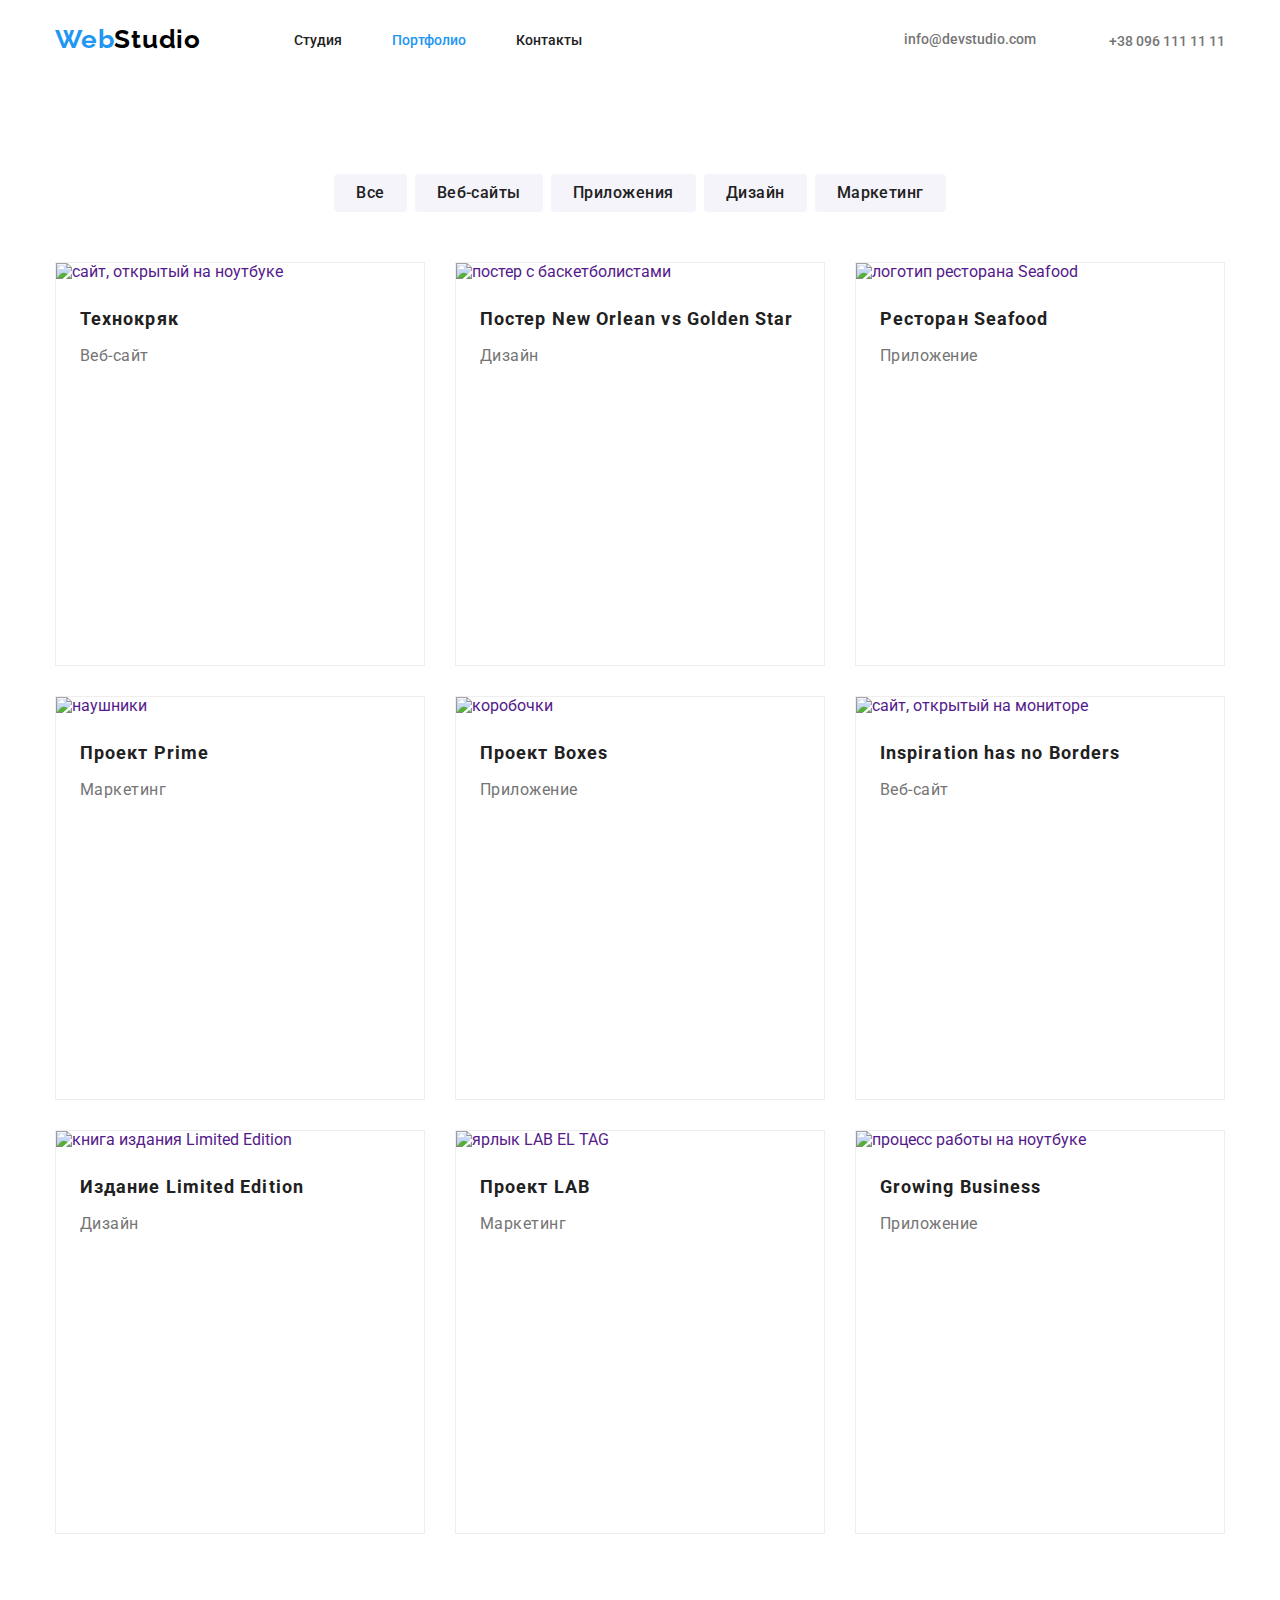
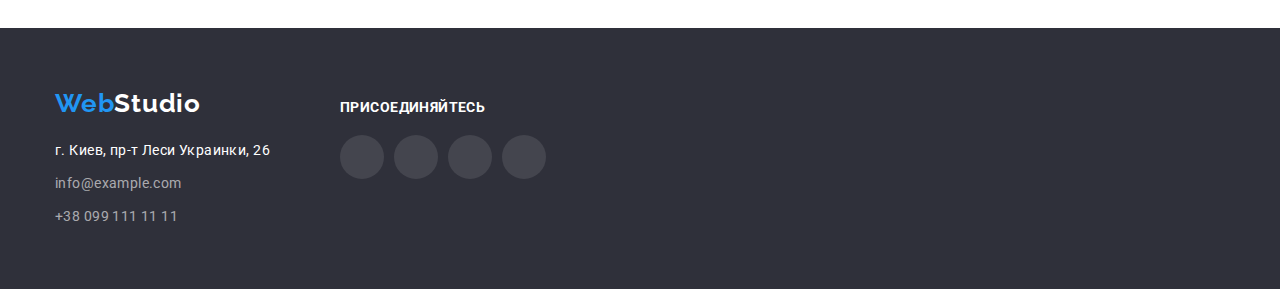
==== portfolio.html @ 8c4822de "Add files via upload" ====
<!DOCTYPE html>
<html lang="ru">
<head>
    <meta charset="UTF-8">
    <meta name="viewport" content="width=device-width, initial-scale=1.0">
    <title>Portfilio</title>
    <link rel="stylesheet" href="https://cdnjs.cloudflare.com/ajax/libs/modern-normalize/1.0.0/modern-normalize.css">
    <link rel="stylesheet" href="./css/styles.css">
    <link href="https://fonts.googleapis.com/css2?family=Raleway:wght@700&family=Roboto:wght@400;500;700&display=swap" rel="stylesheet">
</head>
<body>
    <header>
        <div class="header-container">
            <nav class="nav-container">
                <a class="logo logo-header" href="#"><span class="logo-fisrt-word">Web</span><span class="logo-second-word">Studio</span></a>
        
                <ul class="site-nav-container">
                    <li class="item"><a href="./index.html">Студия</a></li>
                    <li class="item"><a href="./portfolio.html"> <span class="portfolio-page">Портфолио</span> </a></li>
                    <li class="item"><a href="">Контакты</a></li>
                </ul>
            </nav>
            <address class="address">
                <ul class="auth-nav">
                    <li class="item">
                        <a href="mailto:info@devstudio.com">
                        <svg class="connect-us-icon" width="16" height="12">
                            <use href="./images/symbol-defs.svg#icon-envelope"></use>
                        </svg>
                        info@devstudio.com</a>
                    </li>
                    <li class="item">
                        <a href="tel:+380961111111">
                        <svg class="connect-us-icon" width="10" height="16">
                            <use href="./images/symbol-defs.svg#icon-smartphone"></use>
                        </svg>
                        +38 096 111 11 11</a>
                    </li>
                </ul>
            </address>  
        </div>  
    </header>

    <main>
        <section class="projects-section">
            <div class="projects-container">
                <h1 hidden>Наши проекты</h1>
                <ul class="filter-list">
                    <li class="filter-item"> <button type="button"  class="filter-button"> Все</button> </li>
                    <li class="filter-item"> <button type="button"  class="filter-button"> Веб-сайты</button> </li>
                    <li class="filter-item"> <button type="button"  class="filter-button"> Приложения</button> </li>
                    <li class="filter-item"> <button type="button"  class="filter-button"> Дизайн</button> </li>
                    <li class="filter-item"> <button type="button"  class="filter-button"> Маркетинг</button> </li>
                </ul>
                <ul class="projects-list">
                    <li class="projects-item">
                            <div>
                                <a href=""><img class="project-img" src="./images/img-8.jpg" alt="сайт, открытый на ноутбуке" width: 370px; height: 294px;>
                                    <h2 class="project-name">Технокряк</h2>
                                    <p class="project-description">Веб-сайт</p>
                                </a>
                                    <div class="overlay">
                                        <p class="overlay-text">Технокряк это современная площадка распространения коронавируса. Компании используют эту платформу для цифрового шпионажа и атак на защищённые сервера конкурентов.</p>
                                    </div>
                            </div>
                    </li>
                    <li class="projects-item">
                            <a href=""><img class="project-img" src="./images/img-9.jpg" alt="постер с баскетболистами" width: 370px; height: 294px;>
                                <h2 class="project-name">Постер New Orlean vs Golden Star</h2>
                                <p class="project-description">Дизайн</p>
                            </a>
                                <div class="overlay">
                                    <p class="overlay-text">Технокряк это современная площадка распространения коронавируса. Компании используют эту платформу для цифрового шпионажа и атак на защищённые сервера конкурентов.</p>
                                </div>
                    </li>
                    <li class="projects-item">
                            <a href=""><img class="project-img" src="./images/img-10.jpg" alt="логотип ресторана Seafood" width: 370px; height: 294px;>
                                <h2 class="project-name">Ресторан Seafood</h2>
                                <p class="project-description">Приложение</p>
                            </a>
                                <div class="overlay">
                                    <p class="overlay-text">Технокряк это современная площадка распространения коронавируса. Компании используют эту платформу для цифрового шпионажа и атак на защищённые сервера конкурентов.</p>
                                </div>
                    </li>
                    <li class="projects-item">
                            <a href=""><img class="project-img" src="./images/img-11.jpg" alt="наушники" width: 370px; height: 294px;>
                                <h2 class="project-name">Проект Prime</h2>
                                <p class="project-description">Маркетинг</p>
                            </a>
                                <div class="overlay">
                                    <p class="overlay-text">Технокряк это современная площадка распространения коронавируса. Компании используют эту платформу для цифрового шпионажа и атак на защищённые сервера конкурентов.</p>
                                </div>
                    </li>
                    <li class="projects-item">
                            <a href=""><img class="project-img" src="./images/img-12.jpg" alt="коробочки" width: 370px; height: 294px;>
                                <h2 class="project-name">Проект Boxes</h2>
                                <p class="project-description">Приложение</p>
                            </a>
                                <div class="overlay">
                                    <p class="overlay-text">Технокряк это современная площадка распространения коронавируса. Компании используют эту платформу для цифрового шпионажа и атак на защищённые сервера конкурентов.</p>
                                </div>
                    </li>
                    <li class="projects-item">
                            <a href=""><img class="project-img" src="./images/img-13.jpg" alt="сайт, открытый на мониторе" width: 370px; height: 294px;>
                                <h2 class="project-name">Inspiration has no Borders</h2>
                                <p class="project-description">Веб-сайт</p>
                            </a>
                             <div class="overlay">
                                    <p class="overlay-text">Технокряк это современная площадка распространения коронавируса. Компании используют эту платформу для цифрового шпионажа и атак на защищённые сервера конкурентов.</p>
                                </div>
                    </li>
                    <li class="projects-item">
                            <a href=""><img class="project-img" src="./images/img-14.jpg" alt="книга издания Limited Edition" width: 370px; height: 294px;>
                                <h2 class="project-name">Издание Limited Edition</h2>
                                <p class="project-description">Дизайн</p>
                            </a>
                             <div class="overlay">
                                    <p class="overlay-text">Технокряк это современная площадка распространения коронавируса. Компании используют эту платформу для цифрового шпионажа и атак на защищённые сервера конкурентов.</p>
                                </div>
                    </li>
                    <li class="projects-item">
                            <a href=""><img class="project-img" src="./images/img-15.jpg" alt="ярлык LAB EL TAG" width: 370px; height: 294px;>
                                <h2 class="project-name">Проект LAB</h2>
                                <p class="project-description">Маркетинг</p>
                            </a>
                             <div class="overlay">
                                    <p class="overlay-text">Технокряк это современная площадка распространения коронавируса. Компании используют эту платформу для цифрового шпионажа и атак на защищённые сервера конкурентов.</p>
                                </div>
                    </li>
                    <li class="projects-item">
                            <a href=""><img class="project-img" src="./images/img-16.jpg" alt="процесс работы на ноутбуке" width: 370px; height: 294px;>
                                <h2 class="project-name">Growing Business</h2>
                                <p class="project-description">Приложение</p>
                            </a>
                             <div class="overlay">
                                    <p class="overlay-text">Технокряк это современная площадка распространения коронавируса. Компании используют эту платформу для цифрового шпионажа и атак на защищённые сервера конкурентов.</p>
                                </div>
                    </li>
                </ul>
            </div>
        </section>
    </main>
        <footer class="footer">
            <div class="footer-container">
                <div class="footer-container-left">
                    <a class="logo logo-footer" href="#">
                        <span class="logo-fisrt-word">Web</span><span class="logo-second-word-footer">Studio</span>
                    </a>
                <address>
                    <ul>
                        <li class="address-item">
                            <a class="google-maps" href="https://goo.gl/maps/dtEofqqaDgMiZuSH6">г. Киев, пр-т Леси Украинки, 26</a>
                        </li>
                        <li class="address-item">
                            <a href="mailto:info@example.com" class="footer-contacts">info@example.com</a>
                        </li>
                        <li class="address-item">
                            <a href="tel:+380991111111" class="footer-contacts">+38 099 111 11 11</a>
                        </li>
                    </ul>
                </address>
                </div>
                <div class="footer-container-right">
                    <h3 class="footer-connect">присоединяйтесь</h3>
                    <ul class="social-links-list">
                        <li class="social-link-item-footer">
                            <a href="" class="social-link-footer">
                                <svg class="social-link-icon-footer">
                                    <use href="./images/symbol-defs.svg#icon-instagram-footer"></use>
                                </svg>
                            </a>
                        </li>
                        <li class="social-link-item-footer">
                            <a href="" class="social-link-footer">
                                <svg class="social-link-icon-footer">
                                    <use href="./images/symbol-defs.svg#icon-twitter-footer"></use>
                                </svg>
                            </a>
                        </li>
                        <li class="social-link-item-footer">
                            <a href="" class="social-link-footer">
                                <svg class="social-link-icon-footer">
                                    <use href="./images/symbol-defs.svg#icon-facebook-footer"></use>
                                </svg>
                            </a>
                        </li>
                        <li class="social-link-item-footer">
                            <a href="" class="social-link-footer">
                                <svg class="social-link-icon-footer">
                                    <use href="./images/symbol-defs.svg#icon-linkedin-footer"></use>
                                </svg>
                            </a>
                        </li>
                    </ul>
                </div>
            </div>
        </footer>
    
</body>
</html>
---- css/styles.css ----
/* цвет основного текста #212121 */

/* вторичный цвет текста #757575 */

/* белый текст #FFFFFF */

/* цвет акцента #2196F3 */

/* цвет фона основной #FFFFFF */

/* цвет фона вторичный #2F303A */

body {
    font-family: Roboto, sans-serif;
    font-style: normal;
    font-weight: 400px;
    color: #212121;
    background-color: #FFFFFF;
}

:root {
    --primary-text-color: #212121;
    --secondary-text-color: #757575;
    --white-text-color: #FFFFFF;
    --accent-color: #2196F3;
    --primary-background-color: #FFFFFF;
    --secondary-background-color: #2F303A;
    --third-background-color: #F5F4FA;
    --studio-word-color: #000000;
    --icon-static-color: #afb1b8;
}

img {
    display: block;
    max-width: 100%;
}

ul {
    list-style: none;
    margin: 0px;
    padding: 0px;
}

a {
    text-decoration: none;
    font-style: normal;
}

a:hover,
a:focus {
    color: var(--accent-color);
}

.header-container {
    width: 1200px;
    padding-left: 15px;
    padding-right: 15px;
    height: 80px;
    margin: 0 auto;
    display: flex;
    align-items: center;
}

.nav-container {
    display: flex;
    justify-content: center;
    align-items: center;
}

.site-nav-container {
    display: flex;
}

.site-nav-container .item:not(:last-child) {
    margin-right: 50px;
}

.logo {
    font-family: Raleway, sans-serif;
    font-weight: 700;
    font-size: 26px;
    line-height: 1.192;
    letter-spacing: 0.03em;
}
.logo-header {
    margin-right: 93px;
    padding-top: 24px;
    padding-bottom: 25px;
}
.logo-fisrt-word {
    color: var(--accent-color);
}
.logo-second-word {
    color: var(--studio-word-color);
}

.site-nav-container .item a {
    display: block;
    padding-top: 32px;
    padding-bottom: 32px;

    color: var(--primary-text-color);
    font-weight: 500;
    font-size: 14px;
}
.site-nav-container .item:not(:last-child) {
    margin-right: 50px;
}
.site-nav-container .item a:hover,
.site-nav-container .item a:focus {
    color: var(--accent-color);
}

.address {
    font-style: normal;
    font-weight: 500;
}

.studio-page {
    color: var(--accent-color);
}

.portfolio-page {
    color: var(--accent-color);
}

.address {
    margin-left: auto;
}

.auth-nav {
    display: flex;
    align-items: center;
}

.auth-nav .item + .item {
    margin-left: 50px;
}

.auth-nav .item a {
    color: var(--secondary-text-color);
    font-size: 14px;
    line-height: 1.14;
}
.auth-nav .item a:hover,
.auth-nav .item a:focus {
    color: var(--accent-color);
}

.auth-nav > .item {
    display: flex;
    align-items: center;
}

.connect-us-icon {
    margin-right: 10px;
    fill: var(--secondary-text-color);
}
.connect-us-icon:hover,
.connect-us-icon:focus {
    fill: var(--accent-color);
}

.hero-container {
    height: 600px;
    max-width: 1600px;
    margin: 0 auto;
    display: flex;
    flex-direction: column;
    justify-content: center;
    text-align: center;
    background-color: var(--secondary-background-color);
    background-image: linear-gradient(
        rgba(47, 48, 58, 0.4),
        rgba(47, 48, 58, 0.4)),
        url(../images/bg-img.jpg);
}

.hero-title {
    margin-top: 0px;
    margin-bottom: 30px;
    font-weight: 900;
    font-size: 44px;
    line-height: 1.364;
    color: #FFFFFF;
    letter-spacing: 0.06em;
    text-transform: uppercase;
}

.modal-btn {
    display: inline-block;
    margin: 0 auto;
    font-family: Roboto;
    font-weight: 700;
    font-size: 16px;
    line-height: 1.857;
    letter-spacing: 0.06em;
    color: var(--primary-background-color);
    background: var(--accent-color);
    border: none;
    border-radius: 4px;
    padding: 10px 32px;
    box-shadow: 0px 4px 4px rgba(0, 0, 0, 0.15);
}

.icon-container {
    margin-bottom: 30px;
    padding: 25px 100px;
    background: #F5F4FA;
    border-radius: 4px;
}

.icon {
    width: 70px;
    height: 70px;
    display: block;
}

.why-us-list {
    width: 1200px;
    padding-left: 15px;
    padding-right: 15px;
    padding-top: 94px;
    padding-bottom: 94px;
    display: flex;
    flex-wrap: wrap;
    margin: 0 auto;
}

.why-us-item {
    width: 270px;
}

.why-us-item:not(:last-child) {
    margin-right: 30px;
}

.why-us-title {
    margin: 0;
    margin-bottom: 10px;
    font-weight: 700;
    font-size: 14px;
    line-height: 1.143;
    letter-spacing: 0.03em;
    text-transform: uppercase;
    color: var(--primary-text-color);
}

.why-us-description {
    margin: 0;
    font-weight: 400;
    font-size: 14px;
    line-height: 1.714;
    letter-spacing: 0.03em;
    color: var(--secondary-text-color);
}

.section-title {
    margin: 0px;
    margin-bottom: 50px;
    font-weight: 700;
    font-size: 36px;
    line-height: 1.667;
    text-align: center;
    letter-spacing: 0.03em;
    color: var(--primary-text-color);
}

.features-container {
    width: 1200px;
    padding-left: 15px;
    padding-right: 15px;
    padding-bottom: 94px;
    margin: 0 auto;
}

.features-list {
    display: flex;
    flex-wrap: wrap;
}

.features-item {
    position: relative;
    display: block;
}

.features-item:not(:last-child) {
    margin-right: 30px;
}

.features-img {
    display: block;
}

.overlay-studio-page {
    position: absolute;
    bottom: 0;
    left: 0;
    width: 100%;
    height: 70px;
    background: rgba(47, 48, 58, 0.8);
}

.overlay-studio-page-text {
    display: block;
    height: 100%;
    margin: 0;
    padding-top: 27px;
    padding-bottom: 27px;
    font-weight: 700;
    font-size: 14px;
    line-height: 1.429;
    text-align: center;
    letter-spacing: 0.03em;
    text-transform: uppercase;
    color: var(--white-text-color);
}

.team-section {
    background-color: var(--third-background-color);
}

.team-container {
    width: 1200px;
    padding: 94px 15px;
    margin: 0 auto;
}

.team-list {
    margin: 0 auto;
    display: flex;
    flex-wrap: wrap;
    justify-content: center;
}

.team-item {
    padding-bottom: 30px;
    background-color: var(--primary-background-color);
    box-shadow: 0px 1px 3px rgba(0, 0, 0, 0.12), 0px 1px 1px rgba(0, 0, 0, 0.14), 0px 2px 1px rgba(0, 0, 0, 0.2);
    border-radius: 0px 0px 4px 4px;
}
.team-item:not(:last-child) {
    margin-right: 30px;
}

.team-member-photo {
    margin-bottom: 30px;
}

.team-member-name {
    margin: 0px;
    margin-bottom: 10px;
    font-weight: 500;
    font-size: 16px;
    line-height: 1.188;
    text-align: center;
    letter-spacing: 0.03em;
}

.team-member-position {
    margin: 0px;
    margin-bottom: 16px;
    font-size: 16px;
    line-height: 1.188;
    text-align: center;
    letter-spacing: 0.03em;
    color: var(--secondary-text-color);
}

.social-links-list {
    display: flex;
    justify-content: center;
}

.social-link-item {
    display: inline-flex;
    justify-content: center;
    align-items: center;
    width: 44px;
    height: 44px;
    border-radius: 50px;
    background-color: var(--primary-background-color);
}
.social-link-item:hover,
.social-link-item:focus {
    background-color: var(--accent-color);
}

.social-link-item:not(:last-child) {
    margin-right: 10px;
}

.social-link-icon {
    width: 20px;
    height: 20px;
    fill: var(--icon-static-color);
}
.social-link-icon:hover,
.social-link-icon:focus {
    fill: #FFFFFF;
}

.clients-section {
    width: 1200px;
    padding: 94px 15px;
    margin: 0 auto;
}

.client-list {
    display: flex;
    justify-content: center;
}

.client-item {
    width: 170px;
    height: 90px;
    display: flex;
    
}
.client-item:not(:last-child) {
    margin-right: 30px;
}

.client-link {
    width: inherit;
    border: 1px solid var(--icon-static-color);
    border-radius: 4px;
    display: inline-flex;
    justify-content: center;
    align-items: center;
}

.client-link:hover,
.client-link:focus {
    border: 1px solid var(--accent-color);
    fill: var(--accent-color);
}

.client-icon {
    fill: var(--icon-static-color);
}
.client-icon:hover,
.client-icon:focus {
    fill: var(--accent-color);
}

.google-maps {
    color: var(--white-text-color);
}

.footer {
    color: rgba(255, 255, 255, 0.6);;
    background: var(--secondary-background-color);
    font-weight: 400;
    font-size: 14px;
    line-height: 1.714;
    letter-spacing: 0.03em;
}

.footer-container {
    width: 1200px;
    display: flex;
    align-items: baseline;
    padding-top: 60px;
    padding-bottom: 60px;
    padding-left: 15px;
    padding-right: 15px;
    margin: 0 auto;
}

.footer-container-left {
    margin-right: 70px;
}

.address-item:not(:last-child) {
    margin-bottom: 9px;
}

.logo-footer {
    display: block;
    margin: 0;
    margin-bottom: 20px;
}
.logo-second-word-footer {
    color: var(--white-text-color);
}

.footer-contacts {
    color: rgba(255, 255, 255, 0.6);
}

.footer-connect {
    font-weight: 700;
    font-size: 14px;
    line-height: 16px;
    letter-spacing: 1.143;
    text-transform: uppercase;
    color: var(--white-text-color);
    margin: 0;
    margin-bottom: 20px;
}

.social-link-item-footer:not(:last-child) {
    margin-right: 10px;
}

.social-link-footer {
    display: inline-block;
    width: 44px;
    height: 44px;
    background: rgba(255, 255, 255, 0.1);
    border-radius: 50px;
}
.social-link-footer:hover,
.social-link-footer:focus {
    background-color: var(--accent-color);
}

.social-link-icon-footer {
    width: 20px;
    height: 20px;
    padding: 12px;
    
}

.projects-section {
    width: 1200px;
    margin: 0 auto;
    padding-top: 94px;
    padding-bottom: 94px;
}

.filter-list {
    padding: 0px;
    margin-bottom: 50px;
    display: flex;
    justify-content: center;
}

.filter-item:not(:last-child) {
    margin-right: 8px;
}

.filter-button {
    padding: 6px 22px;
    font-weight: 500;
    font-size: 16px;
    line-height: 1.625;
    text-align: center;
    letter-spacing: 0.03em;
    color: var(--primary-text-color);
    background-color: var(--third-background-color);
    border-radius: 4px;
    border: none;
}

.filter-button:hover,
.filter-button:focus {
    color: var(--white-text-color);
    background-color:  var(--accent-color);
    box-shadow: 0px 3px 1px rgba(0, 0, 0, 0.1), 0px 1px 2px rgba(0, 0, 0, 0.08), 0px 2px 2px rgba(0, 0, 0, 0.12);
}

.projects-container {
    width: 1200px;
    padding-left: 15px;
    padding-right: 15px;
    margin: 0 auto;
}

.projects-list {
    display: flex;
    flex-wrap: wrap;
    padding-left: 0;
}

.projects-item {
    position: relative;
    display: block;
    width: 370px;
    height: 404px;
    margin-right: 30px;
    border: 1px solid #EEEEEE;
}
.projects-item:hover,
.projects-item:focus {
    box-shadow: 0px 1px 1px rgba(0, 0, 0, 0.12), 0px 4px 4px rgba(0, 0, 0, 0.06), 1px 4px 6px rgba(0, 0, 0, 0.16);
}
.projects-item:hover .overlay {
    opacity: 1;
}

.projects-item:nth-child(-n+6) {
    margin-bottom: 30px;
}

.project-img {
    margin-bottom: 20px;
}

.projects-item:nth-child(3n) {
    margin-right: 0;
}

.project-name {
    margin: 0px;
    margin-bottom: 4px;
    padding-left: 24px;
    padding-right: 24px;
    font-weight: 700;
    font-size: 18px;
    line-height: 2;
    letter-spacing: 0.06em;
    color: var(--primary-text-color);
}

.project-description {
    margin: 0px;
    padding-left: 24px;
    padding-right: 24px;
    padding-bottom: 20px;
    font-weight: 400;
    font-size: 16px;
    line-height: 1.875;
    letter-spacing: 0.03em;
    color: var(--secondary-text-color);
}

.overlay {
    position: absolute;
    top: 0;
    left: 0;
    display: flex;
    justify-content: center;
    align-items: center;
    width: 100%;
    height: 294px; 
    background: rgba(33, 150, 243, 0.9);
    opacity: 0;
}

.overlay-text {
    padding: 63px 24px;
    font-size: 18px;
    line-height: 1.555;
    letter-spacing: 0.03em;
    color: var(--white-text-color);
    
}
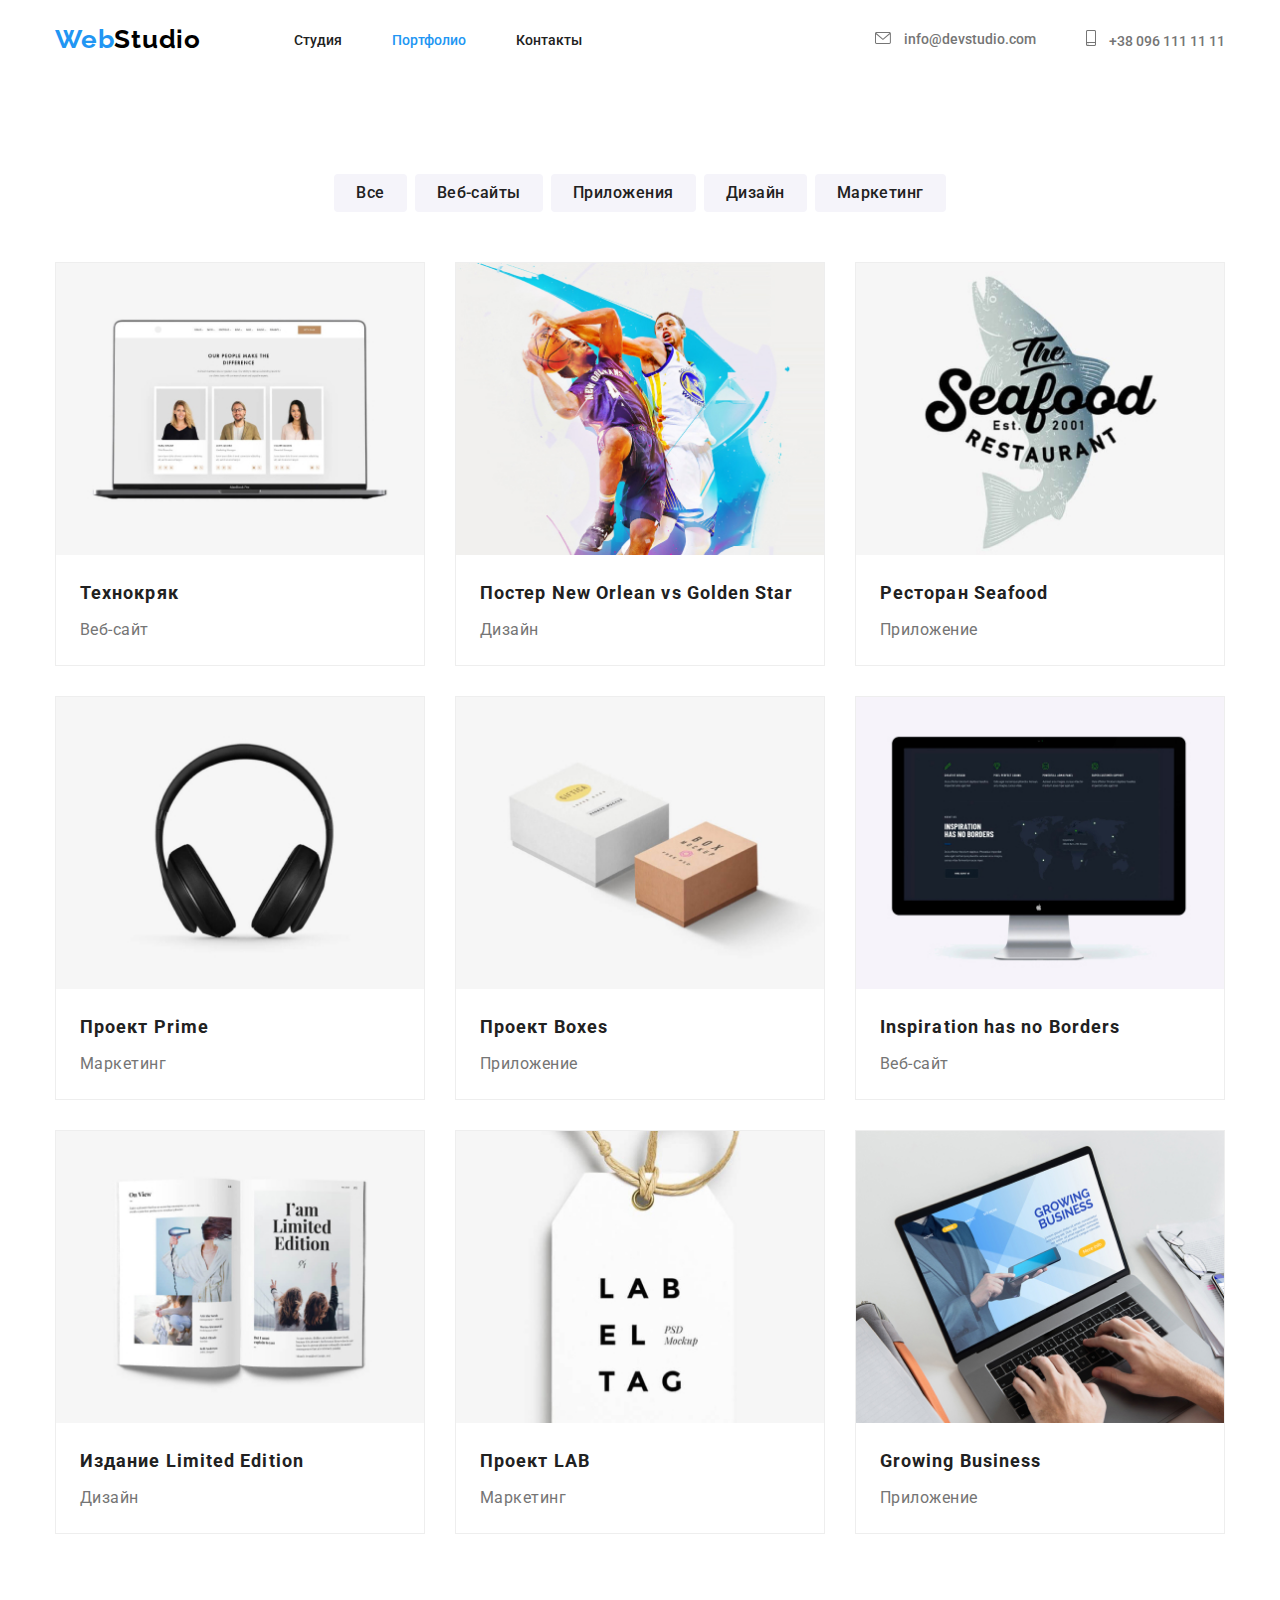
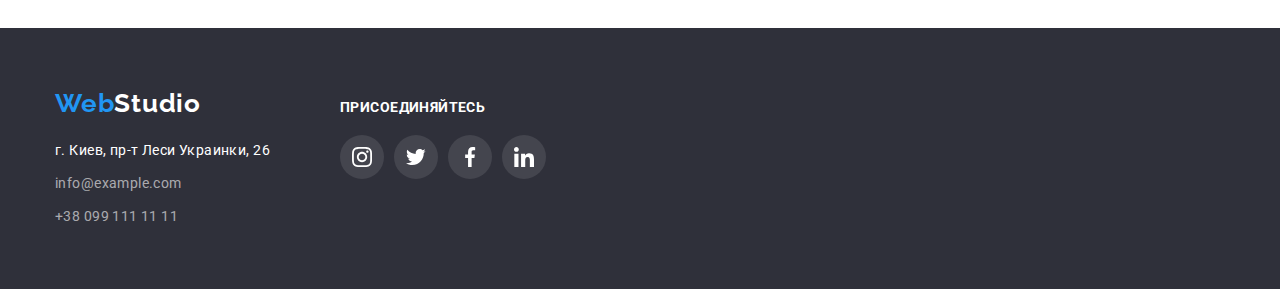
==== commit 68059662: "Add files via upload" ====
--- a/portfolio.html
+++ b/portfolio.html
@@ -140,61 +140,61 @@
             </div>
         </section>
     </main>
-        <footer class="footer">
-            <div class="footer-container">
-                <div class="footer-container-left">
-                    <a class="logo logo-footer" href="#">
-                        <span class="logo-fisrt-word">Web</span><span class="logo-second-word-footer">Studio</span>
-                    </a>
-                <address>
-                    <ul>
-                        <li class="address-item">
-                            <a class="google-maps" href="https://goo.gl/maps/dtEofqqaDgMiZuSH6">г. Киев, пр-т Леси Украинки, 26</a>
-                        </li>
-                        <li class="address-item">
-                            <a href="mailto:info@example.com" class="footer-contacts">info@example.com</a>
-                        </li>
-                        <li class="address-item">
-                            <a href="tel:+380991111111" class="footer-contacts">+38 099 111 11 11</a>
-                        </li>
-                    </ul>
-                </address>
-                </div>
-                <div class="footer-container-right">
-                    <h3 class="footer-connect">присоединяйтесь</h3>
-                    <ul class="social-links-list">
-                        <li class="social-link-item-footer">
-                            <a href="" class="social-link-footer">
-                                <svg class="social-link-icon-footer">
-                                    <use href="./images/symbol-defs.svg#icon-instagram-footer"></use>
-                                </svg>
-                            </a>
-                        </li>
-                        <li class="social-link-item-footer">
-                            <a href="" class="social-link-footer">
-                                <svg class="social-link-icon-footer">
-                                    <use href="./images/symbol-defs.svg#icon-twitter-footer"></use>
-                                </svg>
-                            </a>
-                        </li>
-                        <li class="social-link-item-footer">
-                            <a href="" class="social-link-footer">
-                                <svg class="social-link-icon-footer">
-                                    <use href="./images/symbol-defs.svg#icon-facebook-footer"></use>
-                                </svg>
-                            </a>
-                        </li>
-                        <li class="social-link-item-footer">
-                            <a href="" class="social-link-footer">
-                                <svg class="social-link-icon-footer">
-                                    <use href="./images/symbol-defs.svg#icon-linkedin-footer"></use>
-                                </svg>
-                            </a>
-                        </li>
-                    </ul>
-                </div>
+    <footer class="footer">
+        <div class="footer-container">
+            <div class="footer-container-left">
+                <a class="logo logo-footer" href="#">
+                    <span class="logo-fisrt-word">Web</span><span class="logo-second-word-footer">Studio</span>
+                </a>
+            <address>
+                <ul>
+                    <li class="address-item">
+                        <a class="google-maps" href="https://goo.gl/maps/dtEofqqaDgMiZuSH6">г. Киев, пр-т Леси Украинки, 26</a>
+                    </li>
+                    <li class="address-item">
+                        <a href="mailto:info@example.com" class="footer-contacts">info@example.com</a>
+                    </li>
+                    <li class="address-item">
+                        <a href="tel:+380991111111" class="footer-contacts">+38 099 111 11 11</a>
+                    </li>
+                </ul>
+            </address>
             </div>
-        </footer>
+            <div class="footer-container-right">
+                <h3 class="footer-connect">присоединяйтесь</h3>
+                <ul class="social-links-list">
+                    <li class="social-link-list-item-footer">
+                        <a href="" class="social-link-item-footer">
+                            <svg class="social-link-icon-footer">
+                                <use href="./images/symbol-defs.svg#icon-instagram"></use>
+                            </svg>
+                        </a>
+                    </li>
+                    <li class="social-link-list-item-footer">
+                        <a href="" class="social-link-item-footer">
+                            <svg class="social-link-icon-footer">
+                                <use href="./images/symbol-defs.svg#icon-twitter"></use>
+                            </svg>
+                        </a>
+                    </li>
+                    <li class="social-link-list-item-footer">
+                        <a href="" class="social-link-item-footer">
+                            <svg class="social-link-icon-footer">
+                                <use href="./images/symbol-defs.svg#icon-facebook-1"></use>
+                            </svg>
+                        </a>
+                    </li>
+                    <li class="social-link-list-item-footer">
+                        <a href="" class="social-link-item-footer">
+                            <svg class="social-link-icon-footer">
+                                <use href="./images/symbol-defs.svg#icon-linkedin-1"></use>
+                            </svg>
+                        </a>
+                    </li>
+                </ul>
+            </div>
+        </div>
+    </footer>
     
 </body>
 </html>--- a/css/styles.css
+++ b/css/styles.css
@@ -386,10 +386,6 @@
     background-color: var(--accent-color);
 }
 
-.social-link-item:not(:last-child) {
-    margin-right: 10px;
-}
-
 .social-link-icon {
     width: 20px;
     height: 20px;
@@ -500,27 +496,33 @@
     margin-bottom: 20px;
 }
 
-.social-link-item-footer:not(:last-child) {
-    margin-right: 10px;
-}
-
-.social-link-footer {
-    display: inline-block;
+.social-link-list-item-footer {
+    display: inline-flex;
+    justify-content: center;
+    align-items: center;
     width: 44px;
     height: 44px;
-    background: rgba(255, 255, 255, 0.1);
     border-radius: 50px;
-}
-.social-link-footer:hover,
-.social-link-footer:focus {
+    background-color: rgba(255, 255, 255, 0.1);
+}
+.social-link-list-item-footer:hover,
+.social-link-list-item-footer:focus {
     background-color: var(--accent-color);
+}
+.social-link-list-item-footer:not(:last-child) {
+    margin-right: 10px;
+}
+
+.social-link-item-footer {
+    display: inline-flex;
+    justify-content: center;
+    align-items: center;
 }
 
 .social-link-icon-footer {
     width: 20px;
     height: 20px;
-    padding: 12px;
-    
+    fill: var(--white-text-color);
 }
 
 .projects-section {
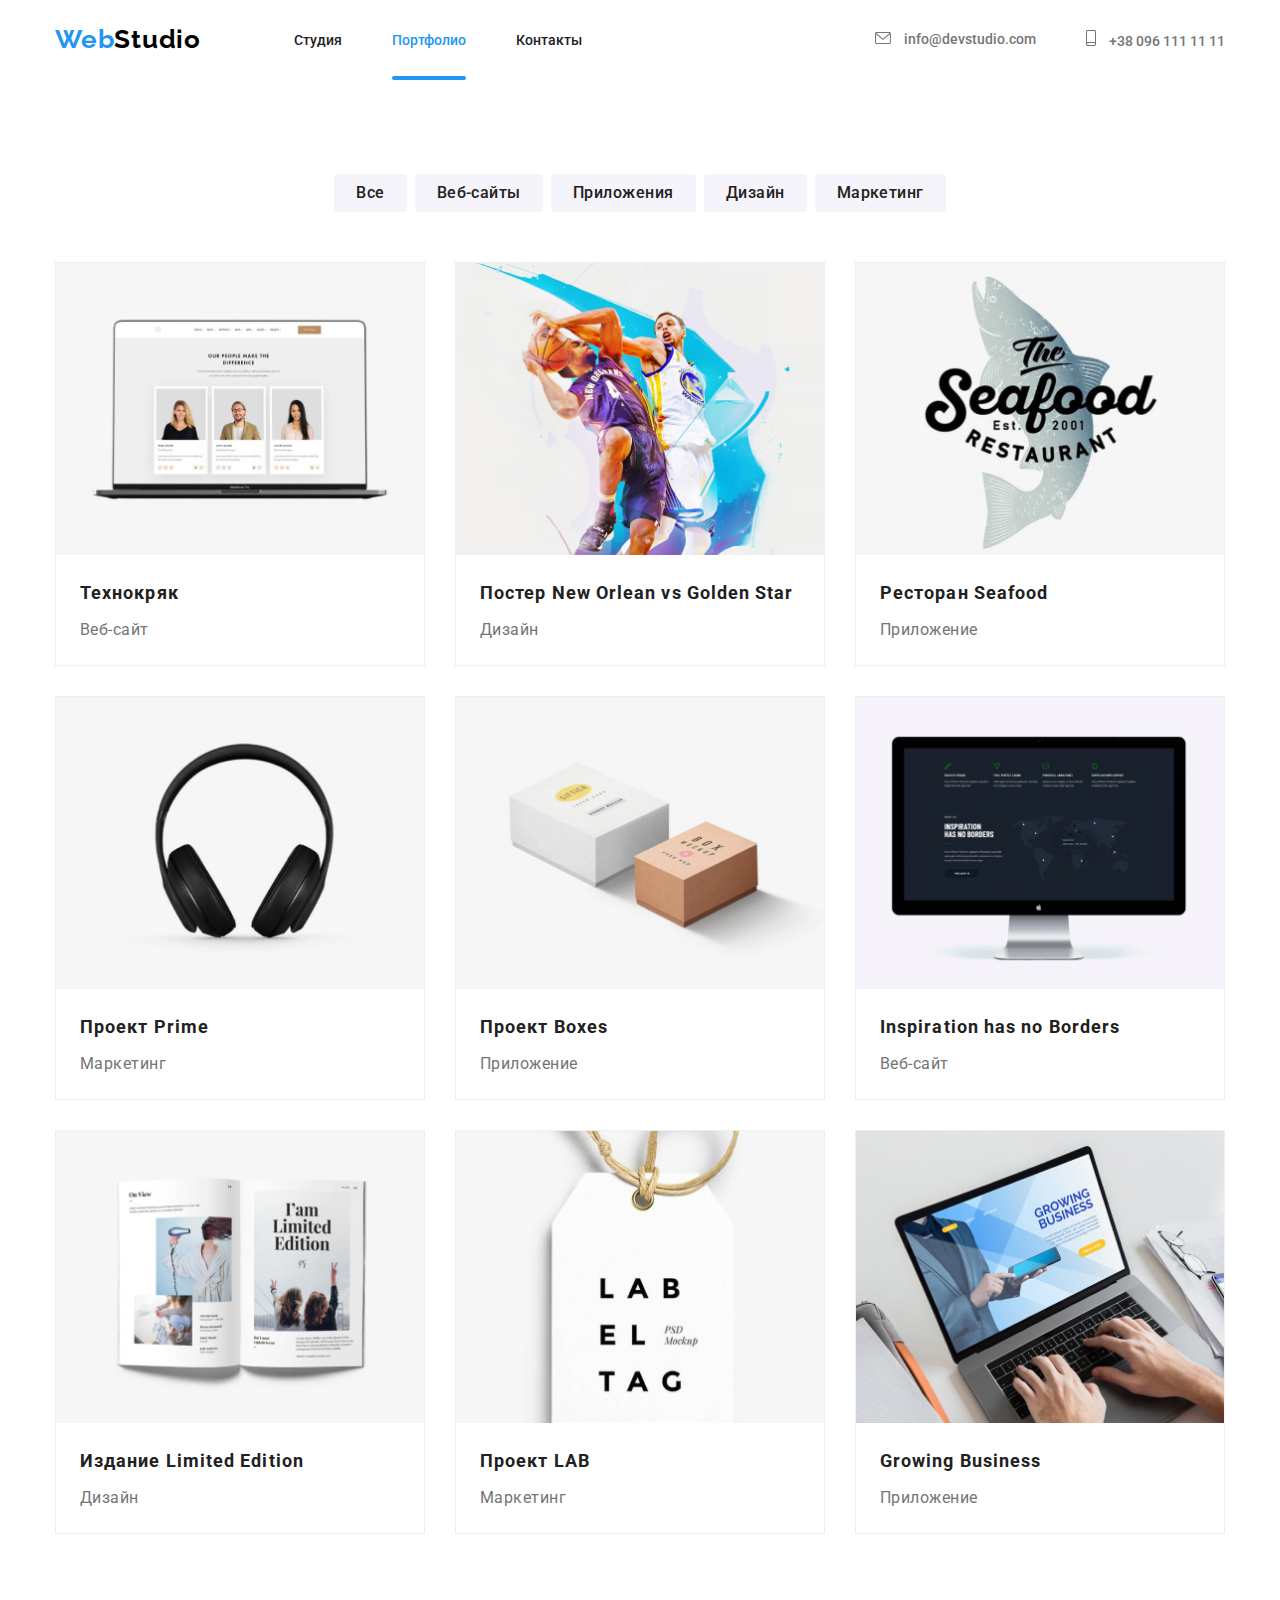
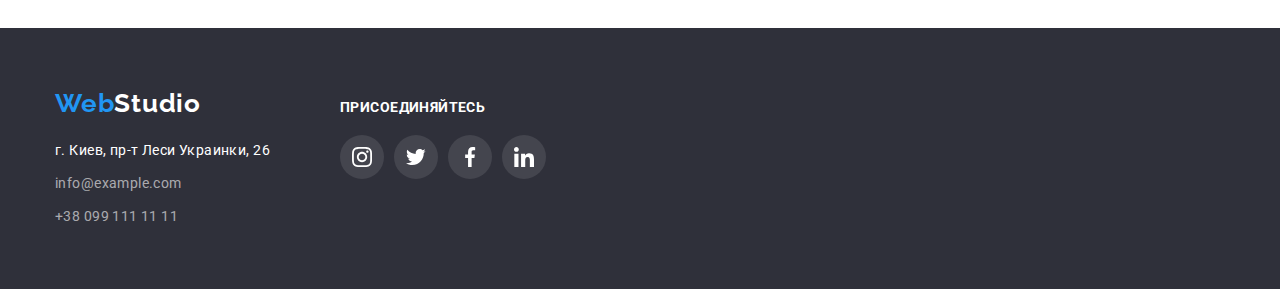
==== commit f4403ede: "Add files via upload" ====
--- a/portfolio.html
+++ b/portfolio.html
@@ -15,9 +15,9 @@
                 <a class="logo logo-header" href="#"><span class="logo-fisrt-word">Web</span><span class="logo-second-word">Studio</span></a>
         
                 <ul class="site-nav-container">
-                    <li class="item"><a href="./index.html">Студия</a></li>
-                    <li class="item"><a href="./portfolio.html"> <span class="portfolio-page">Портфолио</span> </a></li>
-                    <li class="item"><a href="">Контакты</a></li>
+                    <li class="site-nav-item"><a href="./index.html" class="site-nav-link"> Студия</a></li>
+                    <li class="site-nav-item"><a href="./portfolio.html" class="site-nav-link portfolio-link"> <span class="portfolio-page">Портфолио</span> </a></li>
+                    <li class="site-nav-item"><a href=""  class="site-nav-link">Контакты</a></li">
                 </ul>
             </nav>
             <address class="address">
@@ -40,7 +40,7 @@
             </address>  
         </div>  
     </header>
-
+    
     <main>
         <section class="projects-section">
             <div class="projects-container">
@@ -54,87 +54,130 @@
                 </ul>
                 <ul class="projects-list">
                     <li class="projects-item">
-                            <div>
-                                <a href=""><img class="project-img" src="./images/img-8.jpg" alt="сайт, открытый на ноутбуке" width: 370px; height: 294px;>
-                                    <h2 class="project-name">Технокряк</h2>
-                                    <p class="project-description">Веб-сайт</p>
-                                </a>
-                                    <div class="overlay">
-                                        <p class="overlay-text">Технокряк это современная площадка распространения коронавируса. Компании используют эту платформу для цифрового шпионажа и атак на защищённые сервера конкурентов.</p>
-                                    </div>
-                            </div>
-                    </li>
-                    <li class="projects-item">
-                            <a href=""><img class="project-img" src="./images/img-9.jpg" alt="постер с баскетболистами" width: 370px; height: 294px;>
+                        <a href="">
+                            <div class="project-container-upper">
+                                <img class="project-img" src="./images/img-8.jpg" alt="сайт, открытый на ноутбуке" width: 370px; height: 294px;>
+                                <div class="overlay">
+                                    <p class="overlay-text">Технокряк это современная площадка распространения коронавируса. Компании используют эту платформу для цифрового шпионажа и атак на защищённые сервера конкурентов.</p>
+                                </div>
+                            </div>
+                            <div class="project-container-lower">
+                                <h2 class="project-name">Технокряк</h2>
+                                <p class="project-description">Веб-сайт</p>
+                            </div>   
+                        </a>
+                    </li>
+                    <li class="projects-item">
+                        <a href="">
+                            <div class="project-container-upper">
+                                <img class="project-img" src="./images/img-9.jpg" alt="постер с баскетболистами" width: 370px; height: 294px;>
+                                <div class="overlay">
+                                    <p class="overlay-text">Технокряк это современная площадка распространения коронавируса. Компании используют эту платформу для цифрового шпионажа и атак на защищённые сервера конкурентов.</p>
+                                </div>
+                            </div>
+                            <div class="project-container-lower">
                                 <h2 class="project-name">Постер New Orlean vs Golden Star</h2>
                                 <p class="project-description">Дизайн</p>
-                            </a>
-                                <div class="overlay">
-                                    <p class="overlay-text">Технокряк это современная площадка распространения коронавируса. Компании используют эту платформу для цифрового шпионажа и атак на защищённые сервера конкурентов.</p>
-                                </div>
-                    </li>
-                    <li class="projects-item">
-                            <a href=""><img class="project-img" src="./images/img-10.jpg" alt="логотип ресторана Seafood" width: 370px; height: 294px;>
+                            </div>
+                        </a>
+                    </li>
+                    <li class="projects-item">
+                        <a href="">
+                            <div class="project-container-upper">
+                                <img class="project-img" src="./images/img-10.jpg" alt="логотип ресторана Seafood" width: 370px; height: 294px;>
+                                <div class="overlay">
+                                    <p class="overlay-text">Технокряк это современная площадка распространения коронавируса. Компании используют эту платформу для цифрового шпионажа и атак на защищённые сервера конкурентов.</p>
+                                </div>
+                            </div>
+                            <div class="project-container-lower">
                                 <h2 class="project-name">Ресторан Seafood</h2>
                                 <p class="project-description">Приложение</p>
-                            </a>
-                                <div class="overlay">
-                                    <p class="overlay-text">Технокряк это современная площадка распространения коронавируса. Компании используют эту платформу для цифрового шпионажа и атак на защищённые сервера конкурентов.</p>
-                                </div>
-                    </li>
-                    <li class="projects-item">
-                            <a href=""><img class="project-img" src="./images/img-11.jpg" alt="наушники" width: 370px; height: 294px;>
+                            </div>
+                        </a>
+                    </li>
+                    <li class="projects-item">
+                        <a href="">
+                            <div class="project-container-upper">
+                                <img class="project-img" src="./images/img-11.jpg" alt="наушники" width: 370px; height: 294px;>
+                                <div class="overlay">
+                                    <p class="overlay-text">Технокряк это современная площадка распространения коронавируса. Компании используют эту платформу для цифрового шпионажа и атак на защищённые сервера конкурентов.</p>
+                                </div>
+                            </div>
+                            <div class="project-container-lower">
                                 <h2 class="project-name">Проект Prime</h2>
                                 <p class="project-description">Маркетинг</p>
-                            </a>
-                                <div class="overlay">
-                                    <p class="overlay-text">Технокряк это современная площадка распространения коронавируса. Компании используют эту платформу для цифрового шпионажа и атак на защищённые сервера конкурентов.</p>
-                                </div>
-                    </li>
-                    <li class="projects-item">
-                            <a href=""><img class="project-img" src="./images/img-12.jpg" alt="коробочки" width: 370px; height: 294px;>
+                            </div>
+                        </a>
+                    </li>
+                    <li class="projects-item">
+                        <a href="">
+                            <div class="project-container-upper">
+                                <img class="project-img" src="./images/img-12.jpg" alt="коробочки" width: 370px; height: 294px;>
+                                <div class="overlay">
+                                <p class="overlay-text">Технокряк это современная площадка распространения коронавируса. Компании используют эту платформу для цифрового шпионажа и атак на защищённые сервера конкурентов.</p>
+                                </div>
+                            </div>
+                            <div class="project-container-lower">
                                 <h2 class="project-name">Проект Boxes</h2>
                                 <p class="project-description">Приложение</p>
-                            </a>
-                                <div class="overlay">
-                                    <p class="overlay-text">Технокряк это современная площадка распространения коронавируса. Компании используют эту платформу для цифрового шпионажа и атак на защищённые сервера конкурентов.</p>
-                                </div>
-                    </li>
-                    <li class="projects-item">
-                            <a href=""><img class="project-img" src="./images/img-13.jpg" alt="сайт, открытый на мониторе" width: 370px; height: 294px;>
+                            </div>
+                        </a>                                
+                    </li>
+                    <li class="projects-item">
+                        <a href="">
+                            <div class="project-container-upper">
+                                <img class="project-img" src="./images/img-13.jpg" alt="сайт, открытый на мониторе" width: 370px; height: 294px;>
+                                <div class="overlay">
+                                <p class="overlay-text">Технокряк это современная площадка распространения коронавируса. Компании используют эту платформу для цифрового шпионажа и атак на защищённые сервера конкурентов.</p>
+                                </div>
+                            </div>
+                            <div class="project-container-lower">
                                 <h2 class="project-name">Inspiration has no Borders</h2>
                                 <p class="project-description">Веб-сайт</p>
-                            </a>
-                             <div class="overlay">
-                                    <p class="overlay-text">Технокряк это современная площадка распространения коронавируса. Компании используют эту платформу для цифрового шпионажа и атак на защищённые сервера конкурентов.</p>
-                                </div>
-                    </li>
-                    <li class="projects-item">
-                            <a href=""><img class="project-img" src="./images/img-14.jpg" alt="книга издания Limited Edition" width: 370px; height: 294px;>
+                            </div>
+                        </a>                                
+                    </li>
+                    <li class="projects-item">
+                        <a href="">
+                            <div class="project-container-upper">
+                                <img class="project-img" src="./images/img-14.jpg" alt="книга издания Limited Edition" width: 370px; height: 294px;>
+                                <div class="overlay">
+                                <p class="overlay-text">Технокряк это современная площадка распространения коронавируса. Компании используют эту платформу для цифрового шпионажа и атак на защищённые сервера конкурентов.</p>
+                                </div>
+                            </div>
+                            <div class="project-container-lower">
                                 <h2 class="project-name">Издание Limited Edition</h2>
                                 <p class="project-description">Дизайн</p>
-                            </a>
-                             <div class="overlay">
-                                    <p class="overlay-text">Технокряк это современная площадка распространения коронавируса. Компании используют эту платформу для цифрового шпионажа и атак на защищённые сервера конкурентов.</p>
-                                </div>
-                    </li>
-                    <li class="projects-item">
-                            <a href=""><img class="project-img" src="./images/img-15.jpg" alt="ярлык LAB EL TAG" width: 370px; height: 294px;>
+                            </div>
+                        </a>                                
+                    </li>
+                    <li class="projects-item">
+                        <a href="">
+                            <div class="project-container-upper">
+                                <img class="project-img" src="./images/img-15.jpg" alt="ярлык LAB EL TAG" width: 370px; height: 294px;>
+                                <div class="overlay">
+                                <p class="overlay-text">Технокряк это современная площадка распространения коронавируса. Компании используют эту платформу для цифрового шпионажа и атак на защищённые сервера конкурентов.</p>
+                                </div>
+                            </div>
+                            <div class="project-container-lower">
                                 <h2 class="project-name">Проект LAB</h2>
                                 <p class="project-description">Маркетинг</p>
-                            </a>
-                             <div class="overlay">
-                                    <p class="overlay-text">Технокряк это современная площадка распространения коронавируса. Компании используют эту платформу для цифрового шпионажа и атак на защищённые сервера конкурентов.</p>
-                                </div>
-                    </li>
-                    <li class="projects-item">
-                            <a href=""><img class="project-img" src="./images/img-16.jpg" alt="процесс работы на ноутбуке" width: 370px; height: 294px;>
+                            </div>
+                        </a>                                
+                    </li>
+                    <li class="projects-item">
+                        <a href="">
+                            <div class="project-container-upper">
+                                <img class="project-img" src="./images/img-16.jpg" alt="процесс работы на ноутбуке" width: 370px; height: 294px;>
+                                <div class="overlay">
+                                <p class="overlay-text">Технокряк это современная площадка распространения коронавируса. Компании используют эту платформу для цифрового шпионажа и атак на защищённые сервера конкурентов.</p>
+                            </div>
+                            </div>
+                            <div class="project-container-lower">
                                 <h2 class="project-name">Growing Business</h2>
                                 <p class="project-description">Приложение</p>
-                            </a>
-                             <div class="overlay">
-                                    <p class="overlay-text">Технокряк это современная площадка распространения коронавируса. Компании используют эту платформу для цифрового шпионажа и атак на защищённые сервера конкурентов.</p>
-                                </div>
+                            </div>
+                        </a>                                
                     </li>
                 </ul>
             </div>
--- a/css/styles.css
+++ b/css/styles.css
@@ -65,14 +65,7 @@
     display: flex;
     justify-content: center;
     align-items: center;
-}
-
-.site-nav-container {
-    display: flex;
-}
-
-.site-nav-container .item:not(:last-child) {
-    margin-right: 50px;
+    height: 100%;
 }
 
 .logo {
@@ -94,20 +87,44 @@
     color: var(--studio-word-color);
 }
 
-.site-nav-container .item a {
+.site-nav-container {
+    display: flex;
+    height: 100%;
+}
+
+.site-nav-container .item:not(:last-child) {
+    margin-right: 50px;
+}
+
+.site-nav-item:not(:last-child) {
+    margin-right: 50px;
+}
+.studio-link::after,
+.portfolio-link::after {
+    content: " ";
+    display: block;
+    margin-top: 28px;
+    width: 100%;
+    height: 4px;
+    background: #2196F3;
+    border-radius: 2px;
+}
+
+.studio-link,
+.portfolio-link {
+    padding-bottom: 0px;
+}
+
+.site-nav-link {
     display: block;
     padding-top: 32px;
     padding-bottom: 32px;
-
     color: var(--primary-text-color);
     font-weight: 500;
     font-size: 14px;
 }
-.site-nav-container .item:not(:last-child) {
-    margin-right: 50px;
-}
-.site-nav-container .item a:hover,
-.site-nav-container .item a:focus {
+.site-nav-link:hover,
+.site-nav-link:focus {
     color: var(--accent-color);
 }
 
@@ -203,6 +220,34 @@
     box-shadow: 0px 4px 4px rgba(0, 0, 0, 0.15);
 }
 
+.backdrop {
+    position: fixed;
+    top: 0;
+    left: 0;
+    width: 100%;
+    height: 100%;
+    background-color: rgba(0, 0, 0, 0.2);
+}
+
+.backdrop.is-hidden {
+    opacity: 0;
+    pointer-events: none;
+}
+
+.modal {
+    position: absolute;
+    top: 50%;
+    left: 50%;
+    transform: translate(-50%, -50%);
+
+    min-width: 528px;
+    min-height: 580px;
+    padding: 15px;
+    background-color: var(--primary-background-color);
+    box-shadow: 0px 1px 3px rgba(0, 0, 0, 0.12), 0px 1px 1px rgba(0, 0, 0, 0.14), 0px 2px 1px rgba(0, 0, 0, 0.2);
+    border-radius: 4px;
+}
+
 .icon-container {
     margin-bottom: 30px;
     padding: 25px 100px;
@@ -577,7 +622,6 @@
 }
 
 .projects-item {
-    position: relative;
     display: block;
     width: 370px;
     height: 404px;
@@ -596,10 +640,6 @@
     margin-bottom: 30px;
 }
 
-.project-img {
-    margin-bottom: 20px;
-}
-
 .projects-item:nth-child(3n) {
     margin-right: 0;
 }
@@ -607,8 +647,6 @@
 .project-name {
     margin: 0px;
     margin-bottom: 4px;
-    padding-left: 24px;
-    padding-right: 24px;
     font-weight: 700;
     font-size: 18px;
     line-height: 2;
@@ -618,14 +656,20 @@
 
 .project-description {
     margin: 0px;
-    padding-left: 24px;
-    padding-right: 24px;
-    padding-bottom: 20px;
     font-weight: 400;
     font-size: 16px;
     line-height: 1.875;
     letter-spacing: 0.03em;
     color: var(--secondary-text-color);
+}
+
+.project-container-lower {
+    padding: 20px 24px;
+}
+
+.project-container-upper {
+    position: relative;
+    overflow: hidden;
 }
 
 .overlay {
@@ -639,6 +683,12 @@
     height: 294px; 
     background: rgba(33, 150, 243, 0.9);
     opacity: 0;
+
+    transform: translateY(+100%);
+    transition: transform 250ms linear;
+}
+.projects-item:hover .overlay {
+    transform: translateY(0);
 }
 
 .overlay-text {
@@ -646,6 +696,5 @@
     font-size: 18px;
     line-height: 1.555;
     letter-spacing: 0.03em;
-    color: var(--white-text-color);
-    
+    color: var(--white-text-color); 
 }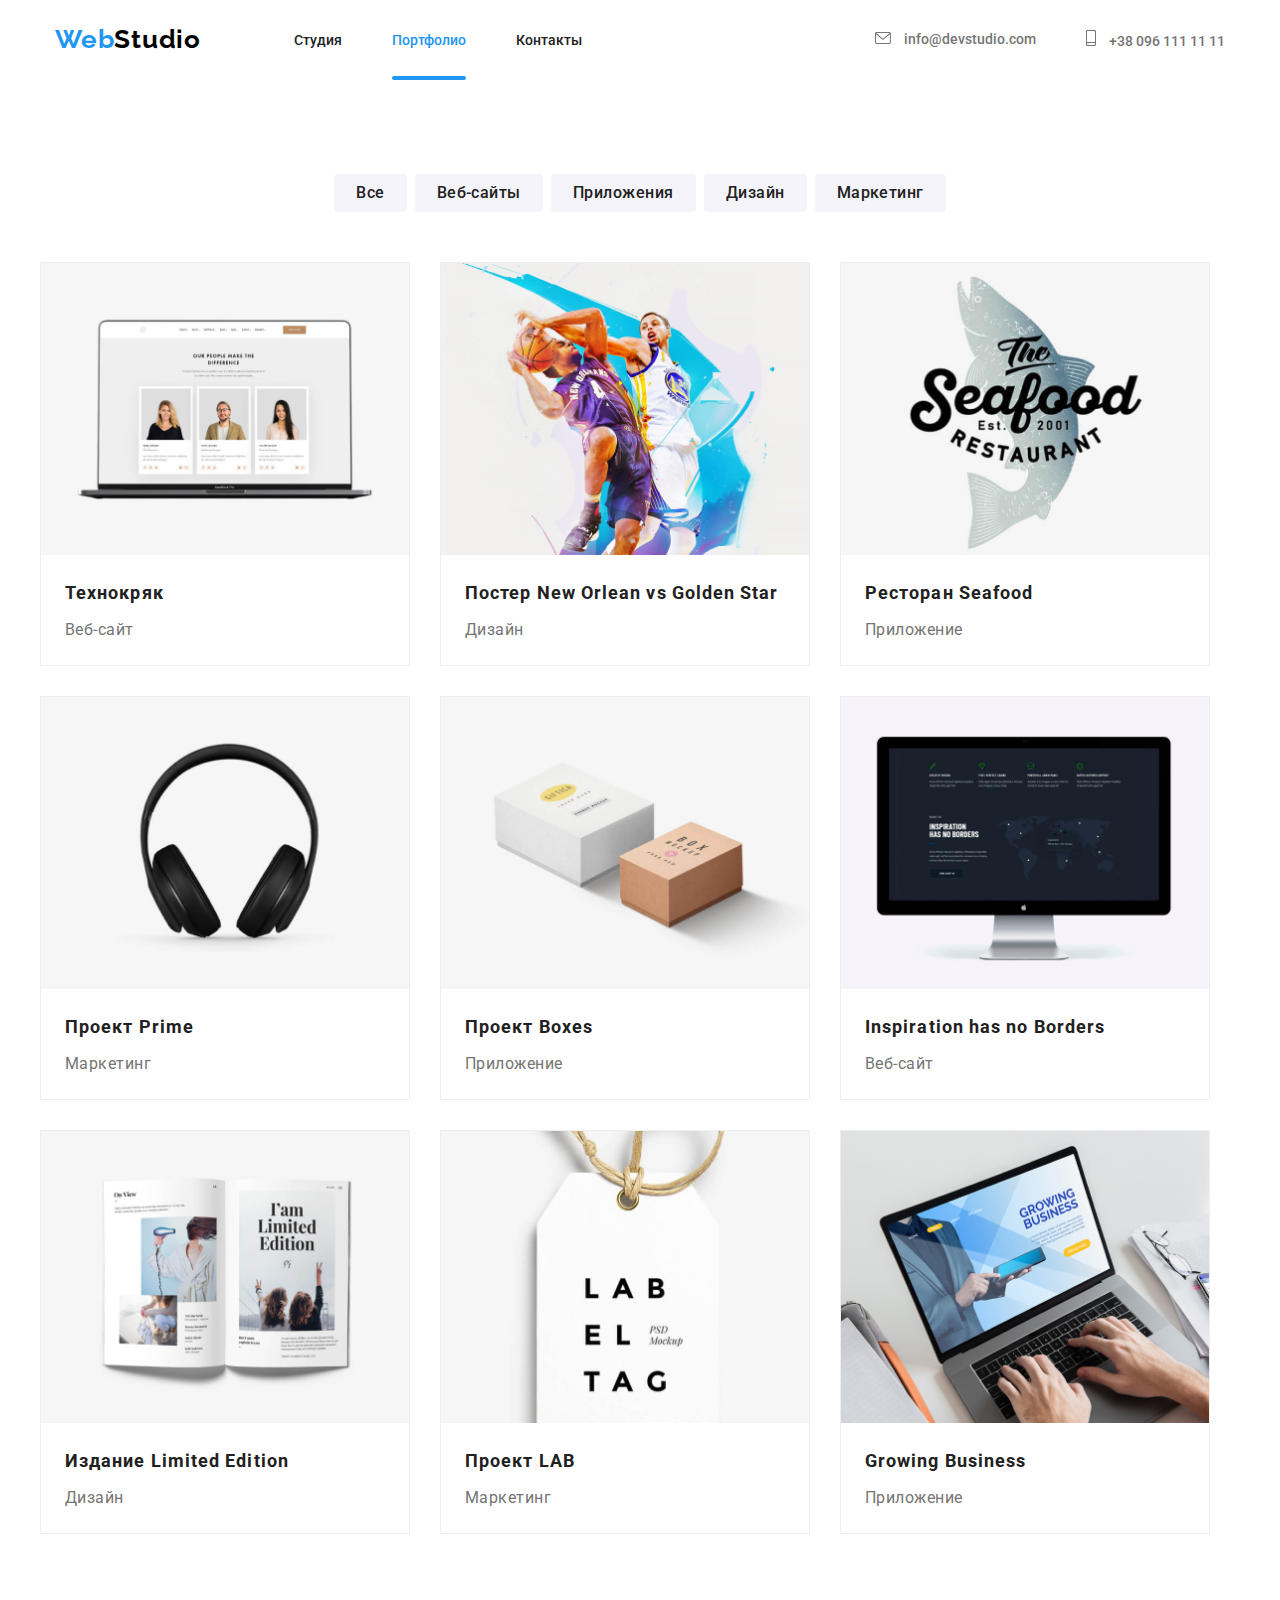
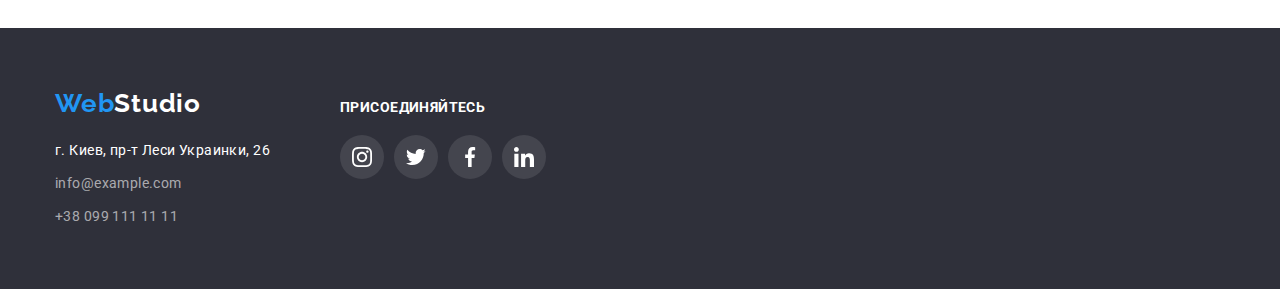
==== commit da547b14: "Add files via upload" ====
--- a/portfolio.html
+++ b/portfolio.html
@@ -10,40 +10,42 @@
 </head>
 <body>
     <header>
-        <div class="header-container">
-            <nav class="nav-container">
-                <a class="logo logo-header" href="#"><span class="logo-fisrt-word">Web</span><span class="logo-second-word">Studio</span></a>
-        
-                <ul class="site-nav-container">
-                    <li class="site-nav-item"><a href="./index.html" class="site-nav-link"> Студия</a></li>
-                    <li class="site-nav-item"><a href="./portfolio.html" class="site-nav-link portfolio-link"> <span class="portfolio-page">Портфолио</span> </a></li>
-                    <li class="site-nav-item"><a href=""  class="site-nav-link">Контакты</a></li">
-                </ul>
-            </nav>
-            <address class="address">
-                <ul class="auth-nav">
-                    <li class="item">
-                        <a href="mailto:info@devstudio.com">
-                        <svg class="connect-us-icon" width="16" height="12">
-                            <use href="./images/symbol-defs.svg#icon-envelope"></use>
-                        </svg>
-                        info@devstudio.com</a>
-                    </li>
-                    <li class="item">
-                        <a href="tel:+380961111111">
-                        <svg class="connect-us-icon" width="10" height="16">
-                            <use href="./images/symbol-defs.svg#icon-smartphone"></use>
-                        </svg>
-                        +38 096 111 11 11</a>
-                    </li>
-                </ul>
-            </address>  
-        </div>  
+        <div class="container">
+            <div class="header-container">
+                <nav class="nav-container">
+                    <a class="logo logo-header" href="#"><span class="logo-fisrt-word">Web</span><span class="logo-second-word">Studio</span></a>
+            
+                    <ul class="site-nav-container">
+                        <li class="site-nav-item"><a href="./index.html" class="site-nav-link"> Студия</a></li>
+                        <li class="site-nav-item"><a href="./portfolio.html" class="site-nav-link portfolio-link"> <span class="portfolio-page">Портфолио</span> </a></li>
+                        <li class="site-nav-item"><a href=""  class="site-nav-link">Контакты</a></li">
+                    </ul>
+                </nav>
+                <address class="address">
+                    <ul class="auth-nav">
+                        <li class="item">
+                            <a href="mailto:info@devstudio.com">
+                            <svg class="connect-us-icon" width="16" height="12">
+                                <use href="./images/symbol-defs.svg#icon-envelope"></use>
+                            </svg>
+                            info@devstudio.com</a>
+                        </li>
+                        <li class="item">
+                            <a href="tel:+380961111111">
+                            <svg class="connect-us-icon" width="10" height="16">
+                                <use href="./images/symbol-defs.svg#icon-smartphone"></use>
+                            </svg>
+                            +38 096 111 11 11</a>
+                        </li>
+                    </ul>
+                </address>  
+            </div>  
+        </div>
     </header>
     
     <main>
         <section class="projects-section">
-            <div class="projects-container">
+            <div class="container">
                 <h1 hidden>Наши проекты</h1>
                 <ul class="filter-list">
                     <li class="filter-item"> <button type="button"  class="filter-button"> Все</button> </li>
@@ -184,57 +186,59 @@
         </section>
     </main>
     <footer class="footer">
-        <div class="footer-container">
-            <div class="footer-container-left">
-                <a class="logo logo-footer" href="#">
-                    <span class="logo-fisrt-word">Web</span><span class="logo-second-word-footer">Studio</span>
-                </a>
-            <address>
-                <ul>
-                    <li class="address-item">
-                        <a class="google-maps" href="https://goo.gl/maps/dtEofqqaDgMiZuSH6">г. Киев, пр-т Леси Украинки, 26</a>
-                    </li>
-                    <li class="address-item">
-                        <a href="mailto:info@example.com" class="footer-contacts">info@example.com</a>
-                    </li>
-                    <li class="address-item">
-                        <a href="tel:+380991111111" class="footer-contacts">+38 099 111 11 11</a>
-                    </li>
-                </ul>
-            </address>
-            </div>
-            <div class="footer-container-right">
-                <h3 class="footer-connect">присоединяйтесь</h3>
-                <ul class="social-links-list">
-                    <li class="social-link-list-item-footer">
-                        <a href="" class="social-link-item-footer">
-                            <svg class="social-link-icon-footer">
-                                <use href="./images/symbol-defs.svg#icon-instagram"></use>
-                            </svg>
-                        </a>
-                    </li>
-                    <li class="social-link-list-item-footer">
-                        <a href="" class="social-link-item-footer">
-                            <svg class="social-link-icon-footer">
-                                <use href="./images/symbol-defs.svg#icon-twitter"></use>
-                            </svg>
-                        </a>
-                    </li>
-                    <li class="social-link-list-item-footer">
-                        <a href="" class="social-link-item-footer">
-                            <svg class="social-link-icon-footer">
-                                <use href="./images/symbol-defs.svg#icon-facebook-1"></use>
-                            </svg>
-                        </a>
-                    </li>
-                    <li class="social-link-list-item-footer">
-                        <a href="" class="social-link-item-footer">
-                            <svg class="social-link-icon-footer">
-                                <use href="./images/symbol-defs.svg#icon-linkedin-1"></use>
-                            </svg>
-                        </a>
-                    </li>
-                </ul>
+        <div class="container">
+            <div class="footer-container">
+                <div class="footer-container-left">
+                    <a class="logo logo-footer" href="#">
+                        <span class="logo-fisrt-word">Web</span><span class="logo-second-word-footer">Studio</span>
+                    </a>
+                <address>
+                    <ul>
+                        <li class="address-item">
+                            <a class="google-maps" href="https://goo.gl/maps/dtEofqqaDgMiZuSH6">г. Киев, пр-т Леси Украинки, 26</a>
+                        </li>
+                        <li class="address-item">
+                            <a href="mailto:info@example.com" class="footer-contacts">info@example.com</a>
+                        </li>
+                        <li class="address-item">
+                            <a href="tel:+380991111111" class="footer-contacts">+38 099 111 11 11</a>
+                        </li>
+                    </ul>
+                </address>
+                </div>
+                <div class="footer-container-right">
+                    <h3 class="footer-connect">присоединяйтесь</h3>
+                    <ul class="social-links-list">
+                        <li class="social-link-list-item-footer">
+                            <a href="" class="social-link-item-footer">
+                                <svg class="social-link-icon-footer">
+                                    <use href="./images/symbol-defs.svg#icon-instagram"></use>
+                                </svg>
+                            </a>
+                        </li>
+                        <li class="social-link-list-item-footer">
+                            <a href="" class="social-link-item-footer">
+                                <svg class="social-link-icon-footer">
+                                    <use href="./images/symbol-defs.svg#icon-twitter"></use>
+                                </svg>
+                            </a>
+                        </li>
+                        <li class="social-link-list-item-footer">
+                            <a href="" class="social-link-item-footer">
+                                <svg class="social-link-icon-footer">
+                                    <use href="./images/symbol-defs.svg#icon-facebook-1"></use>
+                                </svg>
+                            </a>
+                        </li>
+                        <li class="social-link-list-item-footer">
+                            <a href="" class="social-link-item-footer">
+                                <svg class="social-link-icon-footer">
+                                    <use href="./images/symbol-defs.svg#icon-linkedin-1"></use>
+                                </svg>
+                            </a>
+                        </li>
+                    </ul>
+                </div>
             </div>
         </div>
     </footer>
--- a/css/styles.css
+++ b/css/styles.css
@@ -217,6 +217,9 @@
     border: none;
     border-radius: 4px;
     padding: 10px 32px;
+}
+.modal-btn:hover,
+.modal-btn:focus {
     box-shadow: 0px 4px 4px rgba(0, 0, 0, 0.15);
 }
 
@@ -227,18 +230,27 @@
     width: 100%;
     height: 100%;
     background-color: rgba(0, 0, 0, 0.2);
+
+    opacity: 1;
+    transition: opacity 250ms linear;
 }
 
 .backdrop.is-hidden {
     opacity: 0;
     pointer-events: none;
+}
+
+.backdrop.is-hidden .modal {
+    transform: translate(-50%, -50%) scale(0.8);
+    transition: transform 250ms linear;
 }
 
 .modal {
     position: absolute;
     top: 50%;
     left: 50%;
-    transform: translate(-50%, -50%);
+    transform: translate(-50%, -50%) scale(1);
+    transition: transform 250ms linear;
 
     min-width: 528px;
     min-height: 580px;
@@ -430,15 +442,15 @@
 .social-link-item:focus {
     background-color: var(--accent-color);
 }
+.social-link-item:hover,
+.social-link-item:focus .social-link-icon {
+    fill: var(--white-text-color);
+}
 
 .social-link-icon {
     width: 20px;
     height: 20px;
     fill: var(--icon-static-color);
-}
-.social-link-icon:hover,
-.social-link-icon:focus {
-    fill: #FFFFFF;
 }
 
 .clients-section {
@@ -474,6 +486,10 @@
 .client-link:hover,
 .client-link:focus {
     border: 1px solid var(--accent-color);
+    fill: var(--accent-color);
+}
+.client-link:hover,
+.client-link:focus .client-icon {
     fill: var(--accent-color);
 }
 
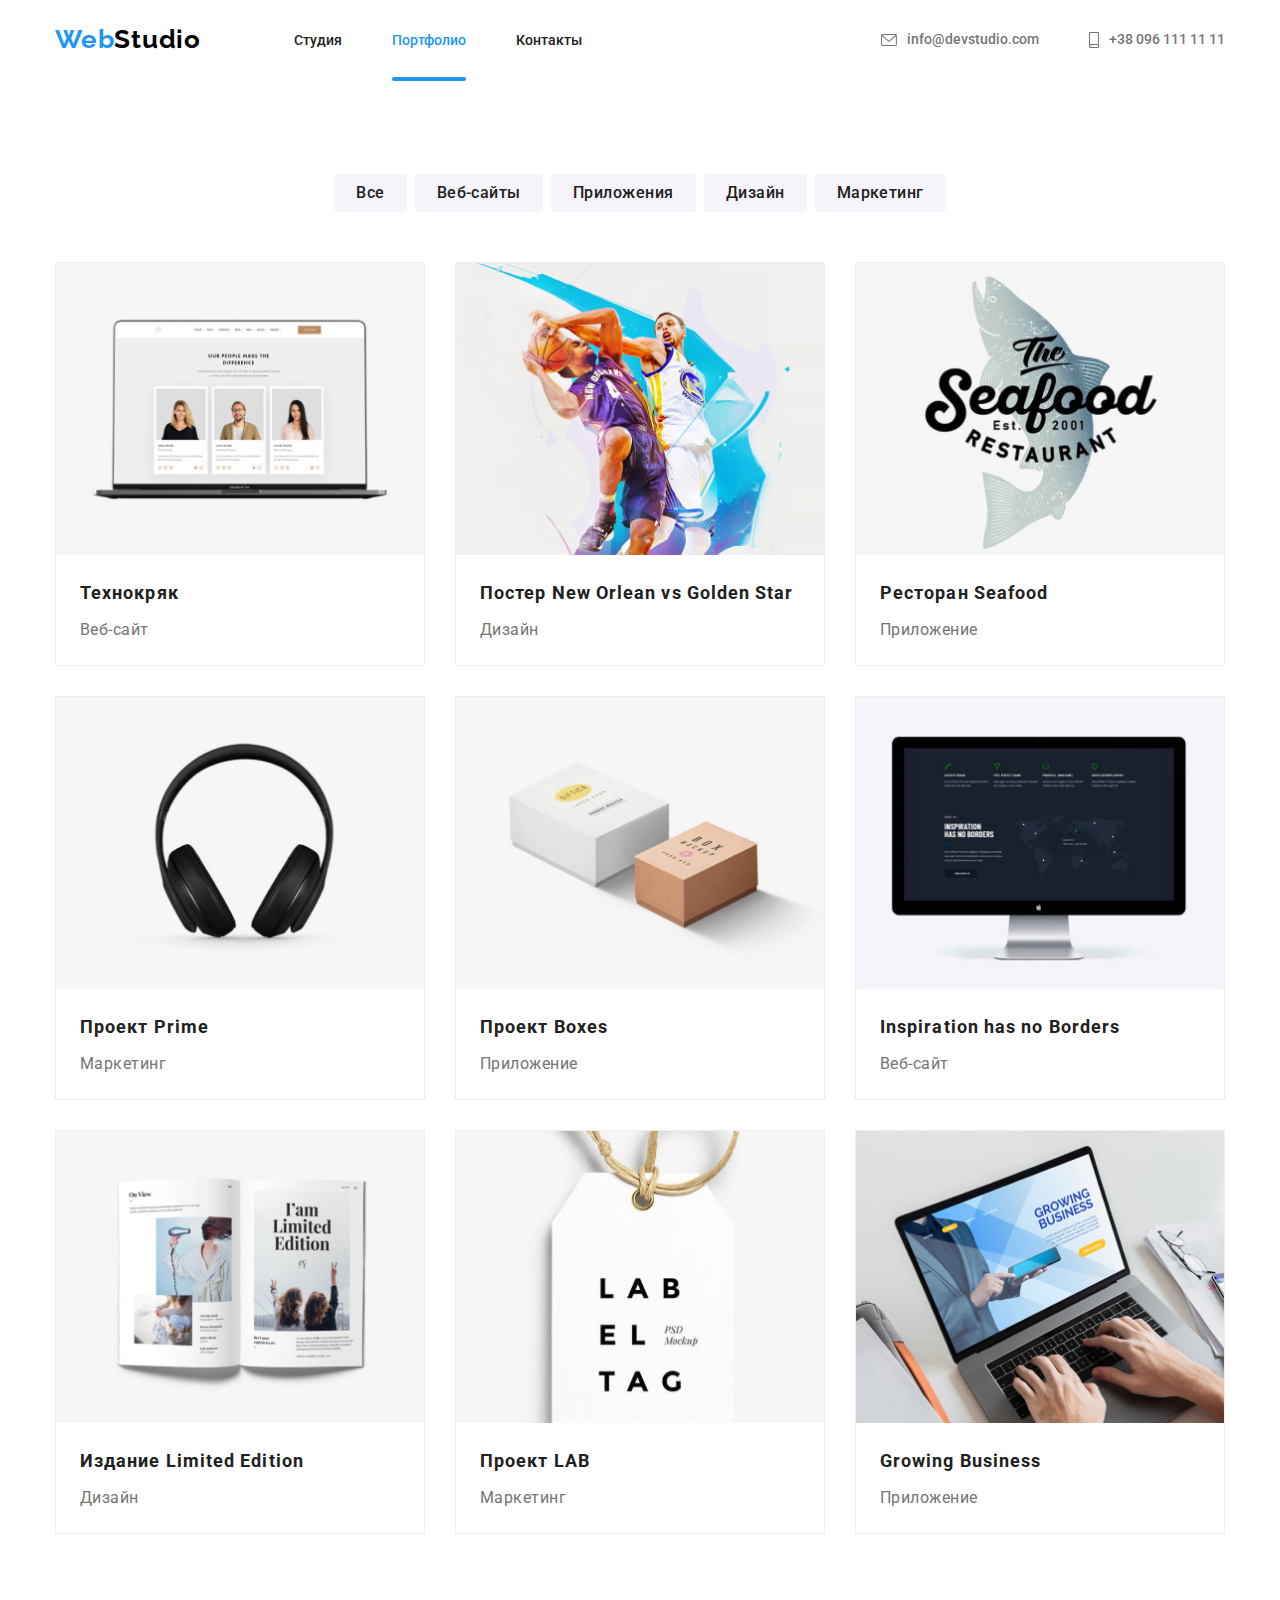
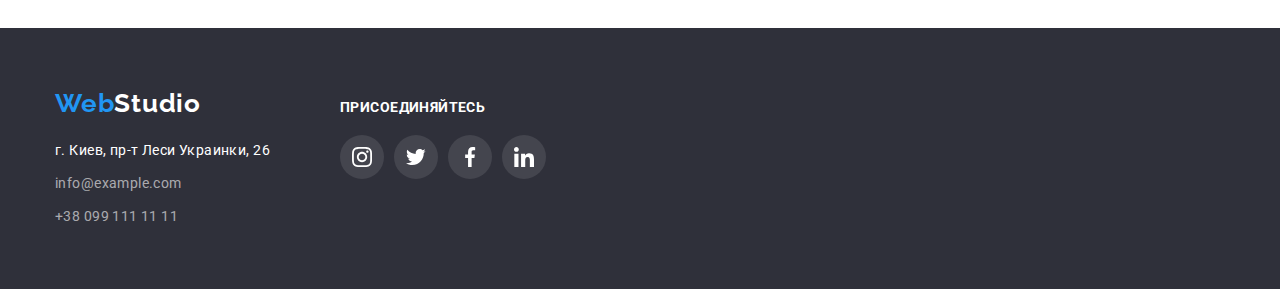
==== commit 2aec2e2f: "Add files via upload" ====
--- a/portfolio.html
+++ b/portfolio.html
@@ -24,21 +24,21 @@
                 <address class="address">
                     <ul class="auth-nav">
                         <li class="item">
-                            <a href="mailto:info@devstudio.com">
-                            <svg class="connect-us-icon" width="16" height="12">
+                            <a href="mailto:info@devstudio.com" class="auth-nav-link">
+                            <svg class="connect-us-icon envelope-icon" width="16" height="12">
                                 <use href="./images/symbol-defs.svg#icon-envelope"></use>
                             </svg>
                             info@devstudio.com</a>
                         </li>
                         <li class="item">
-                            <a href="tel:+380961111111">
+                            <a href="tel:+380961111111" class="auth-nav-link">
                             <svg class="connect-us-icon" width="10" height="16">
                                 <use href="./images/symbol-defs.svg#icon-smartphone"></use>
                             </svg>
                             +38 096 111 11 11</a>
                         </li>
                     </ul>
-                </address>  
+                </address>   
             </div>  
         </div>
     </header>
@@ -56,7 +56,7 @@
                 </ul>
                 <ul class="projects-list">
                     <li class="projects-item">
-                        <a href="">
+                        <a href="" class="project-link">
                             <div class="project-container-upper">
                                 <img class="project-img" src="./images/img-8.jpg" alt="сайт, открытый на ноутбуке" width: 370px; height: 294px;>
                                 <div class="overlay">
@@ -70,7 +70,7 @@
                         </a>
                     </li>
                     <li class="projects-item">
-                        <a href="">
+                        <a href="" class="project-link">
                             <div class="project-container-upper">
                                 <img class="project-img" src="./images/img-9.jpg" alt="постер с баскетболистами" width: 370px; height: 294px;>
                                 <div class="overlay">
@@ -84,7 +84,7 @@
                         </a>
                     </li>
                     <li class="projects-item">
-                        <a href="">
+                        <a href="" class="project-link">
                             <div class="project-container-upper">
                                 <img class="project-img" src="./images/img-10.jpg" alt="логотип ресторана Seafood" width: 370px; height: 294px;>
                                 <div class="overlay">
@@ -98,7 +98,7 @@
                         </a>
                     </li>
                     <li class="projects-item">
-                        <a href="">
+                        <a href="" class="project-link">
                             <div class="project-container-upper">
                                 <img class="project-img" src="./images/img-11.jpg" alt="наушники" width: 370px; height: 294px;>
                                 <div class="overlay">
@@ -112,7 +112,7 @@
                         </a>
                     </li>
                     <li class="projects-item">
-                        <a href="">
+                        <a href="" class="project-link">
                             <div class="project-container-upper">
                                 <img class="project-img" src="./images/img-12.jpg" alt="коробочки" width: 370px; height: 294px;>
                                 <div class="overlay">
@@ -126,7 +126,7 @@
                         </a>                                
                     </li>
                     <li class="projects-item">
-                        <a href="">
+                        <a href="" class="project-link">
                             <div class="project-container-upper">
                                 <img class="project-img" src="./images/img-13.jpg" alt="сайт, открытый на мониторе" width: 370px; height: 294px;>
                                 <div class="overlay">
@@ -140,7 +140,7 @@
                         </a>                                
                     </li>
                     <li class="projects-item">
-                        <a href="">
+                        <a href="" class="project-link">
                             <div class="project-container-upper">
                                 <img class="project-img" src="./images/img-14.jpg" alt="книга издания Limited Edition" width: 370px; height: 294px;>
                                 <div class="overlay">
@@ -154,7 +154,7 @@
                         </a>                                
                     </li>
                     <li class="projects-item">
-                        <a href="">
+                        <a href="" class="project-link">
                             <div class="project-container-upper">
                                 <img class="project-img" src="./images/img-15.jpg" alt="ярлык LAB EL TAG" width: 370px; height: 294px;>
                                 <div class="overlay">
@@ -168,7 +168,7 @@
                         </a>                                
                     </li>
                     <li class="projects-item">
-                        <a href="">
+                        <a href="" class="project-link">
                             <div class="project-container-upper">
                                 <img class="project-img" src="./images/img-16.jpg" alt="процесс работы на ноутбуке" width: 370px; height: 294px;>
                                 <div class="overlay">
--- a/css/styles.css
+++ b/css/styles.css
@@ -28,6 +28,7 @@
     --third-background-color: #F5F4FA;
     --studio-word-color: #000000;
     --icon-static-color: #afb1b8;
+    --static-link-color: #757575;
 }
 
 img {
@@ -44,6 +45,9 @@
 a {
     text-decoration: none;
     font-style: normal;
+    
+    color: var(--static-link-color);
+    transition: color 250ms cubic-bezier(0.4, 0, 0.2, 1);
 }
 
 a:hover,
@@ -51,12 +55,15 @@
     color: var(--accent-color);
 }
 
-.header-container {
+.container {
     width: 1200px;
     padding-left: 15px;
     padding-right: 15px;
+    margin: 0 auto;
+}
+
+.header-container {
     height: 80px;
-    margin: 0 auto;
     display: flex;
     align-items: center;
 }
@@ -103,31 +110,34 @@
 .portfolio-link::after {
     content: " ";
     display: block;
-    margin-top: 28px;
+    margin-top: 29px;
     width: 100%;
     height: 4px;
     background: #2196F3;
     border-radius: 2px;
 }
 
+
+.site-nav-link {
+    display: block;
+    padding-top: 32px;
+    padding-bottom: 32px;
+    font-weight: 500;
+    font-size: 14px;
+    
+    color: var(--primary-text-color);
+    transition: color 250ms cubic-bezier(0.4, 0, 0.2, 1);
+}
+.site-nav-link:hover,
+.site-nav-link:focus {
+    color: var(--accent-color);
+}
+
 .studio-link,
 .portfolio-link {
     padding-bottom: 0px;
 }
 
-.site-nav-link {
-    display: block;
-    padding-top: 32px;
-    padding-bottom: 32px;
-    color: var(--primary-text-color);
-    font-weight: 500;
-    font-size: 14px;
-}
-.site-nav-link:hover,
-.site-nav-link:focus {
-    color: var(--accent-color);
-}
-
 .address {
     font-style: normal;
     font-weight: 500;
@@ -155,9 +165,11 @@
 }
 
 .auth-nav .item a {
-    color: var(--secondary-text-color);
     font-size: 14px;
     line-height: 1.14;
+
+    color: var(--secondary-text-color);
+    transition: color 250ms cubic-bezier(0.4, 0, 0.2, 1);
 }
 .auth-nav .item a:hover,
 .auth-nav .item a:focus {
@@ -171,17 +183,31 @@
 
 .connect-us-icon {
     margin-right: 10px;
+
     fill: var(--secondary-text-color);
+    transition: fill 250ms cubic-bezier(0.4, 0, 0.2, 1);
 }
 .connect-us-icon:hover,
 .connect-us-icon:focus {
     fill: var(--accent-color);
 }
 
-.hero-container {
+.auth-nav-link {
+    display: flex;
+    align-items: center;
+}
+
+.auth-nav-link:hover .connect-us-icon {
+    fill: var(--accent-color);
+}
+.auth-nav-link:focus .connect-us-icon {
+    fill: var(--accent-color);
+}
+
+.hero-section {
     height: 600px;
     max-width: 1600px;
-    margin: 0 auto;
+    padding: 0;
     display: flex;
     flex-direction: column;
     justify-content: center;
@@ -199,7 +225,7 @@
     font-weight: 900;
     font-size: 44px;
     line-height: 1.364;
-    color: #FFFFFF;
+    color: var(--white-text-color);
     letter-spacing: 0.06em;
     text-transform: uppercase;
 }
@@ -217,6 +243,9 @@
     border: none;
     border-radius: 4px;
     padding: 10px 32px;
+
+    box-shadow: none;
+    transition: box-shadow 250ms cubic-bezier(0.4, 0, 0.2, 1);
 }
 .modal-btn:hover,
 .modal-btn:focus {
@@ -232,7 +261,7 @@
     background-color: rgba(0, 0, 0, 0.2);
 
     opacity: 1;
-    transition: opacity 250ms linear;
+    transition: opacity 250ms cubic-bezier(0.4, 0, 0.2, 1);
 }
 
 .backdrop.is-hidden {
@@ -242,7 +271,7 @@
 
 .backdrop.is-hidden .modal {
     transform: translate(-50%, -50%) scale(0.8);
-    transition: transform 250ms linear;
+    transition: transform 250ms cubic-bezier(0.4, 0, 0.2, 1);
 }
 
 .modal {
@@ -260,6 +289,38 @@
     border-radius: 4px;
 }
 
+.close-btn {
+    position: absolute;
+    top: 8px;
+    right: 8px;
+
+    display: flex;
+    justify-content: center;
+    align-items: center;
+
+    width: 30px;
+    height: 30px;
+    border-radius: 50%;
+    border: 1px solid rgba(0, 0, 0, 0.1);
+    background-color: var(--primary-background-color);
+    cursor: pointer;
+}
+
+
+.why-us-list {
+    display: flex;
+    flex-wrap: wrap;
+    margin: 0 auto;
+}
+
+.why-us-item {
+    width: 270px;
+}
+
+.why-us-item:not(:last-child) {
+    margin-right: 30px;
+}
+
 .icon-container {
     margin-bottom: 30px;
     padding: 25px 100px;
@@ -271,25 +332,6 @@
     width: 70px;
     height: 70px;
     display: block;
-}
-
-.why-us-list {
-    width: 1200px;
-    padding-left: 15px;
-    padding-right: 15px;
-    padding-top: 94px;
-    padding-bottom: 94px;
-    display: flex;
-    flex-wrap: wrap;
-    margin: 0 auto;
-}
-
-.why-us-item {
-    width: 270px;
-}
-
-.why-us-item:not(:last-child) {
-    margin-right: 30px;
 }
 
 .why-us-title {
@@ -310,6 +352,12 @@
     line-height: 1.714;
     letter-spacing: 0.03em;
     color: var(--secondary-text-color);
+}
+
+section {
+    padding-top: 94px;
+    padding-bottom: 94px;
+    margin: 0 auto;
 }
 
 .section-title {
@@ -321,14 +369,6 @@
     text-align: center;
     letter-spacing: 0.03em;
     color: var(--primary-text-color);
-}
-
-.features-container {
-    width: 1200px;
-    padding-left: 15px;
-    padding-right: 15px;
-    padding-bottom: 94px;
-    margin: 0 auto;
 }
 
 .features-list {
@@ -377,12 +417,6 @@
     background-color: var(--third-background-color);
 }
 
-.team-container {
-    width: 1200px;
-    padding: 94px 15px;
-    margin: 0 auto;
-}
-
 .team-list {
     margin: 0 auto;
     display: flex;
@@ -429,6 +463,10 @@
     justify-content: center;
 }
 
+.social-links-list-item:not(:last-child) {
+    margin-right: 10px;
+}
+
 .social-link-item {
     display: inline-flex;
     justify-content: center;
@@ -437,12 +475,17 @@
     height: 44px;
     border-radius: 50px;
     background-color: var(--primary-background-color);
-}
+
+    transition: background-color 250ms cubic-bezier(0.4, 0, 0.2, 1);
+}
+
 .social-link-item:hover,
 .social-link-item:focus {
     background-color: var(--accent-color);
 }
-.social-link-item:hover,
+.social-link-item:hover .social-link-icon {
+    fill: var(--white-text-color);
+}
 .social-link-item:focus .social-link-icon {
     fill: var(--white-text-color);
 }
@@ -450,13 +493,13 @@
 .social-link-icon {
     width: 20px;
     height: 20px;
+
     fill: var(--icon-static-color);
-}
-
-.clients-section {
-    width: 1200px;
-    padding: 94px 15px;
-    margin: 0 auto;
+    transition: fill 250ms cubic-bezier(0.4, 0, 0.2, 1);
+}
+.social-link-icon:hover,
+.social-link-icon:focus {
+    fill: var(--white-text-color);
 }
 
 .client-list {
@@ -476,11 +519,15 @@
 
 .client-link {
     width: inherit;
-    border: 1px solid var(--icon-static-color);
     border-radius: 4px;
     display: inline-flex;
     justify-content: center;
     align-items: center;
+
+    border: 1px solid var(--icon-static-color);
+    fill: var(--icon-static-color);
+    transition: border 250ms cubic-bezier(0.4, 0, 0.2, 1), 
+                fill 250ms cubic-bezier(0.4, 0, 0.2, 1);
 }
 
 .client-link:hover,
@@ -488,13 +535,16 @@
     border: 1px solid var(--accent-color);
     fill: var(--accent-color);
 }
-.client-link:hover,
+.client-link:hover .client-icon {
+    fill: var(--accent-color);
+}
 .client-link:focus .client-icon {
     fill: var(--accent-color);
 }
 
 .client-icon {
     fill: var(--icon-static-color);
+    transition: fill 250ms cubic-bezier(0.4, 0, 0.2, 1);
 }
 .client-icon:hover,
 .client-icon:focus {
@@ -515,13 +565,10 @@
 }
 
 .footer-container {
-    width: 1200px;
     display: flex;
     align-items: baseline;
     padding-top: 60px;
     padding-bottom: 60px;
-    padding-left: 15px;
-    padding-right: 15px;
     margin: 0 auto;
 }
 
@@ -564,11 +611,15 @@
     width: 44px;
     height: 44px;
     border-radius: 50px;
+
     background-color: rgba(255, 255, 255, 0.1);
-}
-.social-link-list-item-footer:hover,
-.social-link-list-item-footer:focus {
+    transition: background-color 250ms cubic-bezier(0.4, 0, 0.2, 1);
+}
+.social-link-list-item-footer:hover {
     background-color: var(--accent-color);
+}
+.social-link-item-footer:focus {
+    outline: black;
 }
 .social-link-list-item-footer:not(:last-child) {
     margin-right: 10px;
@@ -578,6 +629,12 @@
     display: inline-flex;
     justify-content: center;
     align-items: center;
+}
+.social-link-item-footer:focus .social-link-list-item-footer {
+    background-color: var(--accent-color);
+}
+.social-link-item-footer:focus {
+    outline: 1px solid black;
 }
 
 .social-link-icon-footer {
@@ -587,8 +644,6 @@
 }
 
 .projects-section {
-    width: 1200px;
-    margin: 0 auto;
     padding-top: 94px;
     padding-bottom: 94px;
 }
@@ -611,10 +666,15 @@
     line-height: 1.625;
     text-align: center;
     letter-spacing: 0.03em;
+    border-radius: 4px;
+    border: none;
+
     color: var(--primary-text-color);
     background-color: var(--third-background-color);
-    border-radius: 4px;
-    border: none;
+    box-shadow: none;
+    transition: color 250ms cubic-bezier(0.4, 0, 0.2, 1),
+                background-color 250ms cubic-bezier(0.4, 0, 0.2, 1),
+                box-shadow 250ms cubic-bezier(0.4, 0, 0.2, 1);
 }
 
 .filter-button:hover,
@@ -643,14 +703,19 @@
     height: 404px;
     margin-right: 30px;
     border: 1px solid #EEEEEE;
-}
-.projects-item:hover,
-.projects-item:focus {
+
+    box-shadow: none;
+    transition: box-shadow 250ms cubic-bezier(0.4, 0, 0.2, 1);
+}
+.projects-item:hover {
     box-shadow: 0px 1px 1px rgba(0, 0, 0, 0.12), 0px 4px 4px rgba(0, 0, 0, 0.06), 1px 4px 6px rgba(0, 0, 0, 0.16);
 }
 .projects-item:hover .overlay {
     opacity: 1;
 }
+.projects-item:focus .overlay {
+    opacity: 1;
+}
 
 .projects-item:nth-child(-n+6) {
     margin-bottom: 30px;
@@ -658,6 +723,16 @@
 
 .projects-item:nth-child(3n) {
     margin-right: 0;
+}
+
+.project-link:focus .projects-item {
+    box-shadow: 0px 1px 1px rgba(0, 0, 0, 0.12), 0px 4px 4px rgba(0, 0, 0, 0.06), 1px 4px 6px rgba(0, 0, 0, 0.16);
+}
+.project-link:focus .project-name {
+    outline: 1px solid black;
+}
+.project-link:focus .project-description {
+    outline: 1px solid black;
 }
 
 .project-name {
@@ -698,10 +773,11 @@
     width: 100%;
     height: 294px; 
     background: rgba(33, 150, 243, 0.9);
+    
     opacity: 0;
-
     transform: translateY(+100%);
-    transition: transform 250ms linear;
+    transition: transform 250ms cubic-bezier(0.4, 0, 0.2, 1),
+                opacity 250ms cubic-bezier(0.4, 0, 0.2, 1);
 }
 .projects-item:hover .overlay {
     transform: translateY(0);
